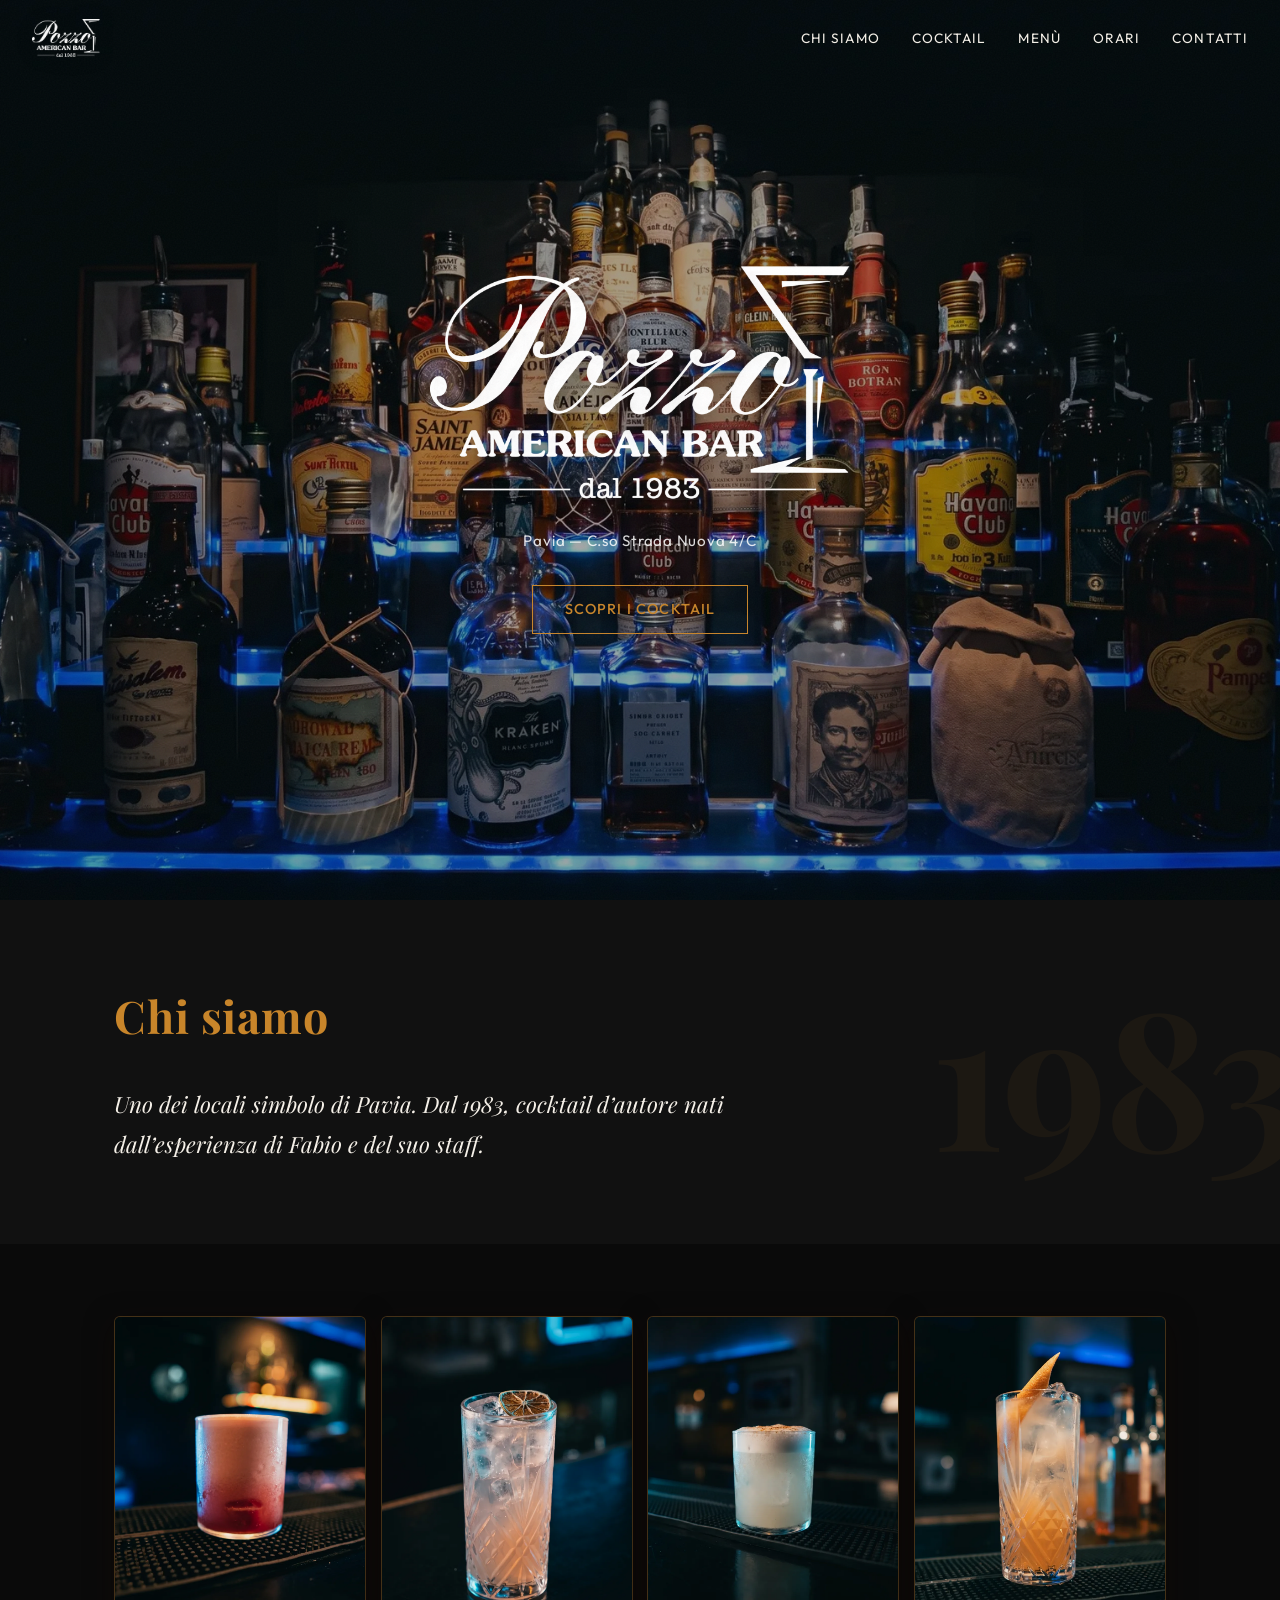
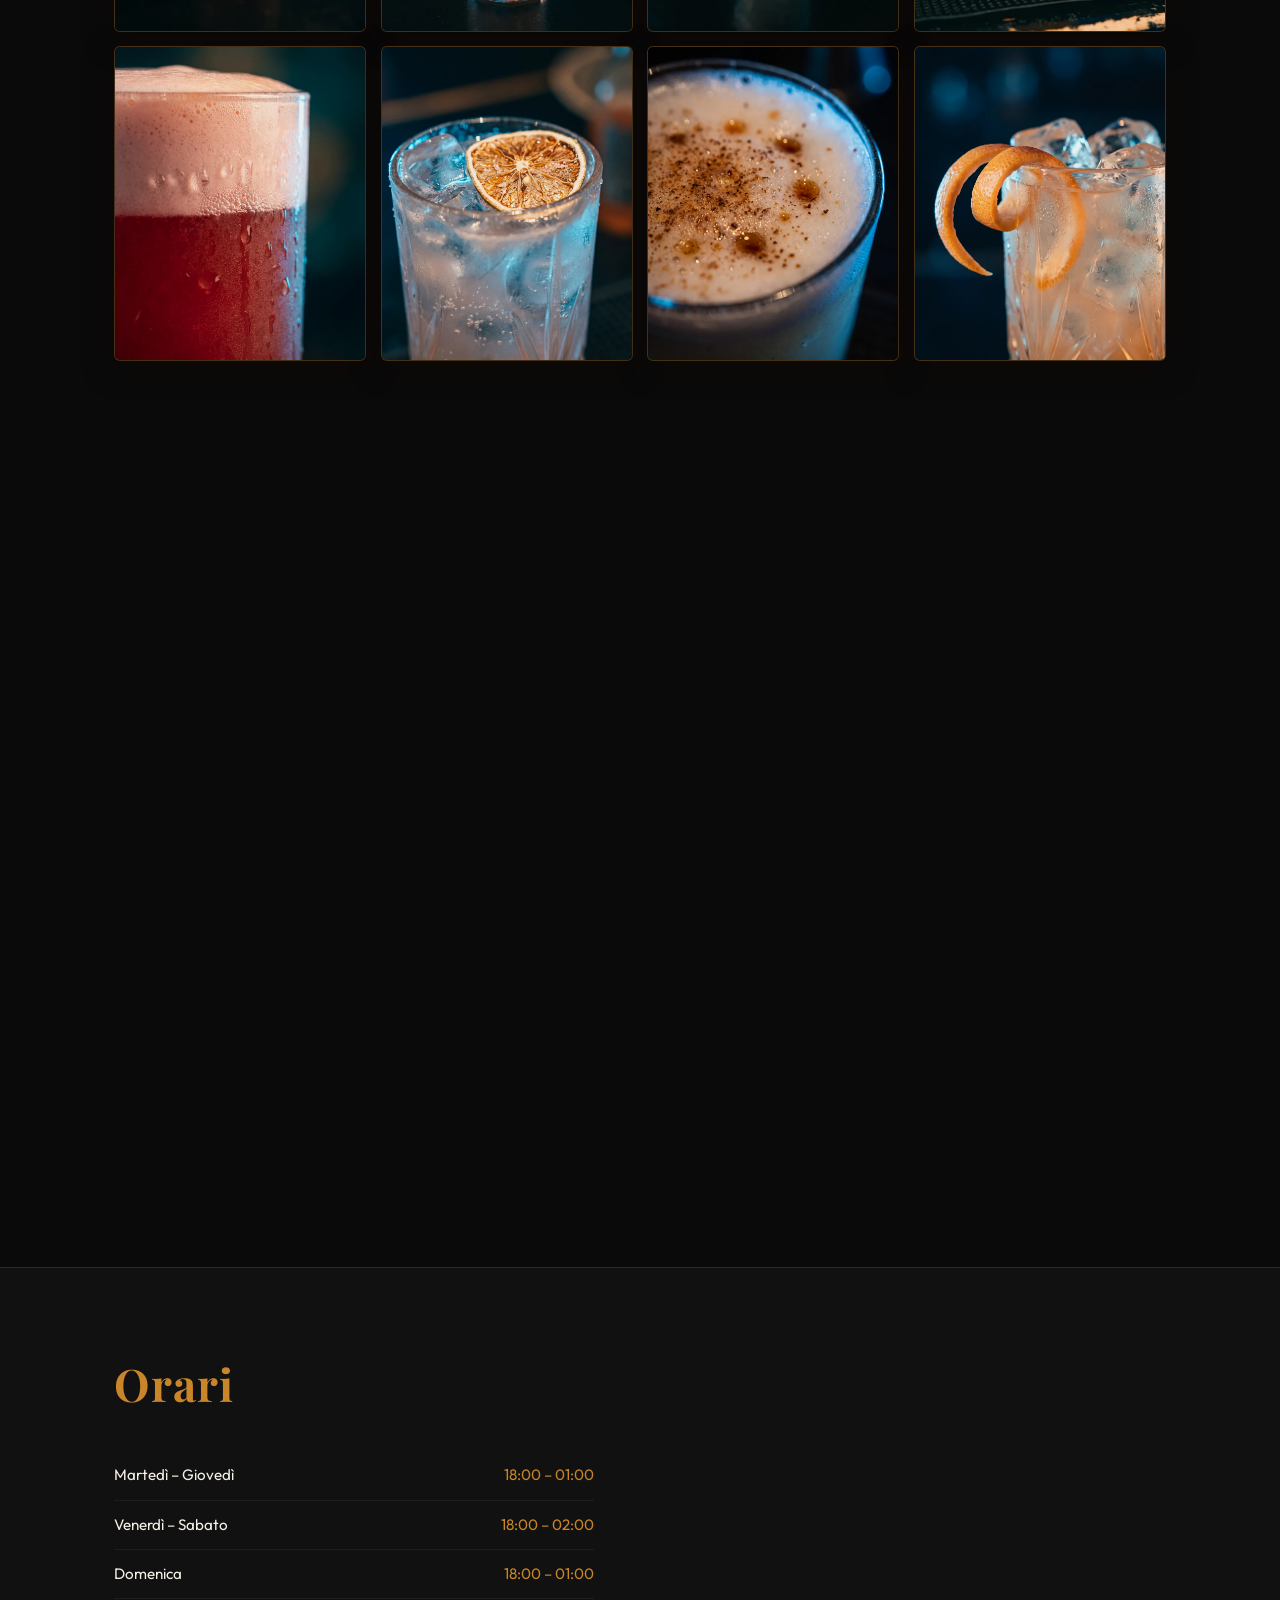
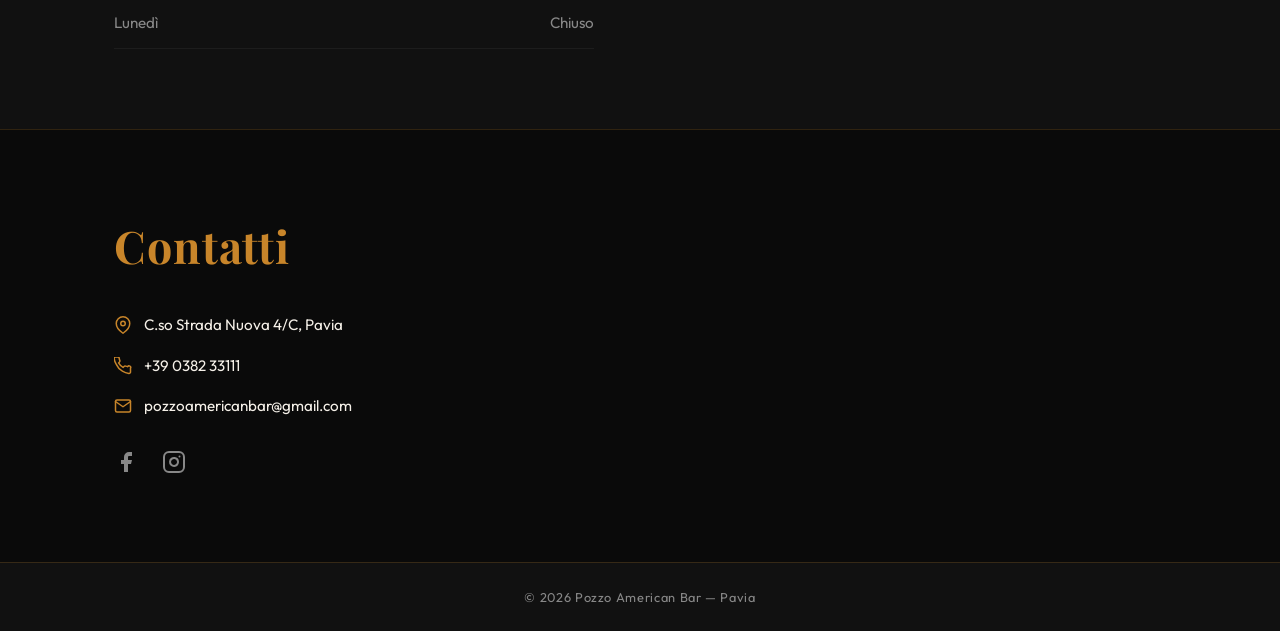
==== index.html @ 549480cd "Hero: cinematic bottle-shelf background; navbar uses the Pozzo logo image - Replace hero background " ====
<!DOCTYPE html>
<html lang="it">
<head>
  <meta charset="UTF-8">
  <meta name="viewport" content="width=device-width, initial-scale=1.0">
  <meta name="description" content="Pozzo American Bar — Dal 1983 a Pavia. Cocktail d'autore.">
  <title>Pozzo American Bar — Pavia</title>
  <link rel="icon" type="image/png" href="assets/favicon.png">
  <meta property="og:title" content="Pozzo American Bar — Pavia">
  <meta property="og:description" content="Dal 1983 a Pavia. Cocktail d'autore nati dall'esperienza di Fabio e del suo staff.">
  <meta property="og:type" content="website">
  <meta property="og:image" content="assets/hero.webp">
  <meta name="twitter:card" content="summary_large_image">
  <link rel="preconnect" href="https://fonts.googleapis.com">
  <link rel="preconnect" href="https://fonts.gstatic.com" crossorigin>
  <link href="https://fonts.googleapis.com/css2?family=Outfit:wght@300;400;500;600&family=Playfair+Display:ital,wght@0,400;0,700;1,400&display=swap" rel="stylesheet">
  <link rel="stylesheet" href="style.css">
</head>
<body>
  <a href="#cocktail" class="skip-link">Vai al contenuto</a>

  <!-- NAVBAR -->
  <nav class="navbar" id="navbar">
    <a href="#hero" class="navbar__logo" aria-label="Pozzo American Bar"><img src="assets/logo-transparent.png" alt="Pozzo American Bar"></a>
    <button class="navbar__toggle" id="navToggle" aria-label="Menu">
      <span></span><span></span><span></span>
    </button>
    <ul class="navbar__links" id="navLinks">
      <li><a href="#chi-siamo">Chi siamo</a></li>
      <li><a href="#cocktail">Cocktail</a></li>
      <li><a href="menu.html">Menù</a></li>
      <li><a href="#orari">Orari</a></li>
      <li><a href="#contatti">Contatti</a></li>
    </ul>
  </nav>

  <!-- HERO -->
  <section class="hero" id="hero">
    <div class="hero__overlay"></div>
    <div class="hero__content">
      <img src="assets/logo-transparent.png" alt="Pozzo American Bar" class="hero__logo">
<p class="hero__subtitle">Pavia &mdash; C.so Strada Nuova 4/C</p>
      <a href="#cocktail" class="btn">Scopri i cocktail</a>
    </div>
  </section>

  <!-- CHI SIAMO -->
  <section class="section chi-siamo fade-in" id="chi-siamo">
    <div class="container">
      <h2 class="section__title">Chi siamo</h2>
      <p class="chi-siamo__text">
        Uno dei locali simbolo di Pavia. Dal 1983, cocktail d&rsquo;autore nati
        dall&rsquo;esperienza di Fabio e del suo staff.
      </p>
    </div>
  </section>

  <!-- COCKTAIL GALLERY -->
  <section class="gallery fade-in" aria-label="Fotografie dei cocktail d'autore">
    <div class="container">
      <div class="gallery__grid">
        <figure class="gallery__item"><img src="assets/cocktail1-hero.webp" alt="Cocktail sour rosso d'autore del Pozzo American Bar" loading="lazy"></figure>
        <figure class="gallery__item"><img src="assets/cocktail2-hero.webp" alt="Long drink con guarnizione di agrume disidratato" loading="lazy"></figure>
        <figure class="gallery__item"><img src="assets/cocktail3-hero.webp" alt="Sour d'autore con schiuma vellutata" loading="lazy"></figure>
        <figure class="gallery__item"><img src="assets/cocktail4-hero.webp" alt="Long drink al pompelmo con twist d'agrume" loading="lazy"></figure>
        <figure class="gallery__item"><img src="assets/cocktail1-close.webp" alt="Dettaglio macro della schiuma del sour rosso" loading="lazy"></figure>
        <figure class="gallery__item"><img src="assets/cocktail2-close.webp" alt="Dettaglio macro dell'agrume disidratato sul ghiaccio" loading="lazy"></figure>
        <figure class="gallery__item"><img src="assets/cocktail3-close.webp" alt="Dettaglio macro della schiuma speziata del sour" loading="lazy"></figure>
        <figure class="gallery__item"><img src="assets/cocktail4-close.webp" alt="Dettaglio macro del twist di pompelmo" loading="lazy"></figure>
      </div>
    </div>
  </section>

  <!-- COCKTAIL -->
  <section class="section cocktail fade-in" id="cocktail">
    <div class="container">
      <h2 class="section__title">I nostri cocktail</h2>
      <p class="cocktail__intro">Cocktail d&rsquo;autore</p>
      <div class="cocktail__grid">
        <div class="card"><span class="card__name">Gin-Ozzo</span></div>
        <div class="card"><span class="card__name">M.B.C.</span></div>
        <div class="card"><span class="card__name">Brezza del Monferrato</span></div>
        <div class="card"><span class="card__name">Modena Friends</span></div>
        <div class="card"><span class="card__name">Self</span></div>
        <div class="card"><span class="card__name">Salvy</span></div>
        <div class="card"><span class="card__name">Casanova</span></div>
        <div class="card"><span class="card__name">Mara-Pisco</span></div>
        <div class="card"><span class="card__name">Cinzano Blues</span></div>
        <div class="card"><span class="card__name">Well Done</span></div>
        <div class="card"><span class="card__name">Colorado Rhino</span></div>
        <div class="card"><span class="card__name">ERIKA by Mattia Pastori</span></div>
        <div class="card"><span class="card__name">Light Sex</span></div>
        <div class="card"><span class="card__name">Peach-one</span></div>
        <div class="card"><span class="card__name">Bianca Edmea</span></div>
        <div class="card"><span class="card__name">Re...nato</span></div>
        <div class="card"><span class="card__name">Chi Hua-Hua</span></div>
        <div class="card"><span class="card__name">Red Emotion</span></div>
        <div class="card"><span class="card__name">Basil-Jito</span></div>
      </div>
    </div>
  </section>

  <!-- ORARI -->
  <section class="section orari fade-in" id="orari">
    <div class="container">
      <h2 class="section__title">Orari</h2>
      <table class="orari__table">
        <tbody>
          <tr><td>Martedì – Giovedì</td><td>18:00 – 01:00</td></tr>
          <tr><td>Venerdì – Sabato</td><td>18:00 – 02:00</td></tr>
          <tr><td>Domenica</td><td>18:00 – 01:00</td></tr>
          <tr class="chiuso"><td>Lunedì</td><td>Chiuso</td></tr>
        </tbody>
      </table>
    </div>
  </section>

  <!-- CONTATTI -->
  <section class="section contatti fade-in" id="contatti">
    <div class="container">
      <h2 class="section__title">Contatti</h2>
      <div class="contatti__info">
        <p>
          <svg xmlns="http://www.w3.org/2000/svg" width="18" height="18" viewBox="0 0 24 24" fill="none" stroke="currentColor" stroke-width="2" stroke-linecap="round" stroke-linejoin="round"><path d="M21 10c0 7-9 13-9 13s-9-6-9-13a9 9 0 0118 0z"/><circle cx="12" cy="10" r="3"/></svg>
          C.so Strada Nuova 4/C, Pavia
        </p>
        <p>
          <svg xmlns="http://www.w3.org/2000/svg" width="18" height="18" viewBox="0 0 24 24" fill="none" stroke="currentColor" stroke-width="2" stroke-linecap="round" stroke-linejoin="round"><path d="M22 16.92v3a2 2 0 01-2.18 2 19.79 19.79 0 01-8.63-3.07A19.5 19.5 0 013.07 9.8 19.79 19.79 0 01.02 1.18 2 2 0 012 0h3a2 2 0 012 1.72c.12.96.36 1.9.72 2.81a2 2 0 01-.45 2.11L6.09 7.91a16 16 0 006 6l1.27-1.27a2 2 0 012.11-.45c.91.36 1.85.6 2.81.72A2 2 0 0122 14.92v2z"/></svg>
          <a href="tel:+39038233111">+39 0382 33111</a>
        </p>
        <p>
          <svg xmlns="http://www.w3.org/2000/svg" width="18" height="18" viewBox="0 0 24 24" fill="none" stroke="currentColor" stroke-width="2" stroke-linecap="round" stroke-linejoin="round"><path d="M4 4h16c1.1 0 2 .9 2 2v12c0 1.1-.9 2-2 2H4c-1.1 0-2-.9-2-2V6c0-1.1.9-2 2-2z"/><polyline points="22,6 12,13 2,6"/></svg>
          <a href="mailto:pozzoamericanbar@gmail.com">pozzoamericanbar@gmail.com</a>
        </p>
      </div>
      <div class="contatti__social">
        <a href="https://www.facebook.com/pozzodal1983?locale=it_IT" target="_blank" rel="noopener" aria-label="Facebook">
          <svg xmlns="http://www.w3.org/2000/svg" width="24" height="24" viewBox="0 0 24 24" fill="currentColor"><path d="M18 2h-3a5 5 0 00-5 5v3H7v4h3v8h4v-8h3l1-4h-4V7a1 1 0 011-1h3z"/></svg>
        </a>
        <a href="https://www.instagram.com/pozzodal1983?igsh=NWUwempmdTVpZ25l" target="_blank" rel="noopener" aria-label="Instagram">
          <svg xmlns="http://www.w3.org/2000/svg" width="24" height="24" viewBox="0 0 24 24" fill="none" stroke="currentColor" stroke-width="2" stroke-linecap="round" stroke-linejoin="round"><rect x="2" y="2" width="20" height="20" rx="5" ry="5"/><path d="M16 11.37A4 4 0 1112.63 8 4 4 0 0116 11.37z"/><line x1="17.5" y1="6.5" x2="17.51" y2="6.5"/></svg>
        </a>
      </div>
    </div>
  </section>

  <!-- FOOTER -->
  <footer class="footer">
    <p>&copy; 2026 Pozzo American Bar &mdash; Pavia</p>
  </footer>

  <script src="script.js"></script>
</body>
</html>
---- style.css ----
/* ── Variables ── */
:root {
  --bg-primary: #0a0a0a;
  --bg-secondary: #111111;
  --accent: #c8852a;
  --accent-glow: rgba(200, 133, 42, 0.3);
  --text-primary: #f5f0e8;
  --text-muted: #888888;
  --font-serif: 'Playfair Display', serif;
  --font-sans: 'Outfit', sans-serif;
  --section-padding: 5rem 0;
  --container-width: 1100px;
  --transition: 0.3s ease;
}

/* ── Reset ── */
*, *::before, *::after { box-sizing: border-box; margin: 0; padding: 0; }
html { scroll-behavior: smooth; }
body {
  background-color: var(--bg-primary);
  color: var(--text-primary);
  font-family: var(--font-sans);
  font-size: 1rem;
  line-height: 1.6;
}
body::after {
  content: '';
  position: fixed;
  inset: 0;
  pointer-events: none;
  z-index: 9998;
  opacity: 0.035;
  background-image: url("data:image/svg+xml,%3Csvg xmlns='http://www.w3.org/2000/svg' width='200' height='200'%3E%3Cfilter id='n'%3E%3CfeTurbulence type='fractalNoise' baseFrequency='0.65' numOctaves='3' stitchTiles='stitch'/%3E%3C/filter%3E%3Crect width='200' height='200' filter='url(%23n)'/%3E%3C/svg%3E");
  background-size: 200px 200px;
}
a { color: inherit; text-decoration: none; }
ul { list-style: none; }
img { display: block; max-width: 100%; }

/* ── Skip link ── */
.skip-link {
  position: absolute;
  top: -100%;
  left: 1rem;
  padding: 0.5rem 1rem;
  background: var(--accent);
  color: var(--bg-primary);
  font-size: 0.85rem;
  font-weight: 600;
  z-index: 10000;
  transition: top 0.2s ease;
}
.skip-link:focus { top: 1rem; }

/* ── Utilities ── */
.container {
  max-width: var(--container-width);
  margin: 0 auto;
  padding: 0 1.5rem;
}
.accent { color: var(--accent); }

.section { padding: var(--section-padding); }
.section + .section { border-top: 1px solid rgba(200, 133, 42, 0.2); }

.section__title {
  font-family: var(--font-serif);
  font-size: clamp(1.8rem, 4vw, 2.8rem);
  color: var(--accent);
  margin-bottom: 2rem;
  letter-spacing: 0.02em;
  text-wrap: balance;
}

/* ── Fade-in ── */
.fade-in { opacity: 0; transform: translateY(24px); transition: opacity 0.6s ease, transform 0.6s ease; }
.fade-in.visible { opacity: 1; transform: translateY(0); }

/* ── Button ── */
.btn {
  display: inline-block;
  margin-top: 2rem;
  padding: 0.75rem 2rem;
  border: 1px solid var(--accent);
  color: var(--accent);
  font-family: var(--font-sans);
  font-size: 0.9rem;
  font-weight: 500;
  letter-spacing: 0.08em;
  text-transform: uppercase;
  transition: background-color var(--transition), color var(--transition), transform 0.15s ease;
}
.btn:hover { background-color: var(--accent); color: var(--bg-primary); }
.btn:active { transform: scale(0.97) translateY(1px); }

/* ── Navbar ── */
.navbar {
  position: fixed;
  top: 0; left: 0; right: 0;
  z-index: 100;
  display: flex;
  align-items: center;
  justify-content: space-between;
  padding: 1.2rem 2rem;
  transition: background-color var(--transition), border-bottom var(--transition);
}
.navbar.scrolled {
  background-color: var(--bg-secondary);
  border-bottom: 1px solid var(--accent);
}
.navbar__logo {
  display: inline-flex;
  align-items: center;
}
.navbar__logo img {
  height: 38px;
  width: auto;
  display: block;
  filter: drop-shadow(0 2px 8px rgba(0, 0, 0, 0.55));
  transition: height var(--transition);
}
.navbar.scrolled .navbar__logo img { height: 32px; }
.navbar__links {
  display: flex;
  gap: 2rem;
}
.navbar__links a {
  font-size: 0.85rem;
  font-weight: 400;
  letter-spacing: 0.08em;
  text-transform: uppercase;
  color: var(--text-primary);
  transition: color var(--transition);
}
.navbar__links a:hover { color: var(--accent); }
.navbar__links a.active { color: var(--accent); font-weight: 500; }

.navbar__toggle {
  display: none;
  flex-direction: column;
  gap: 5px;
  background: none;
  border: none;
  cursor: pointer;
  padding: 0.25rem;
}
.navbar__toggle span {
  display: block;
  width: 24px;
  height: 2px;
  background-color: var(--text-primary);
  transition: var(--transition);
}

/* ── Hero ── */
.hero {
  position: relative;
  min-height: 100dvh;
  background-image: url('assets/hero.webp');
  background-size: cover;
  background-position: center center;
  display: flex;
  align-items: center;
  justify-content: center;
  text-align: center;
}
.hero__overlay {
  position: absolute;
  inset: 0;
  background-color: rgba(0, 0, 0, 0.35);
}
.hero__content {
  position: relative;
  z-index: 1;
  padding: 1rem;
}
.hero__logo {
  width: clamp(200px, 40vw, 420px);
  height: auto;
  margin-bottom: 1.8rem;
  filter: drop-shadow(0 2px 12px rgba(0,0,0,0.5));
}
.hero__tagline {
  font-family: var(--font-serif);
  font-size: clamp(1rem, 3vw, 1.5rem);
  color: var(--text-primary);
  letter-spacing: 0.15em;
  text-transform: uppercase;
  margin-bottom: 0.5rem;
}
.hero__subtitle {
  font-size: 0.95rem;
  color: rgba(255, 255, 255, 0.85);
  letter-spacing: 0.05em;
}

/* ── Chi siamo ── */
.chi-siamo {
  background-color: var(--bg-secondary);
  position: relative;
  overflow: hidden;
}
.chi-siamo::before {
  content: '1983';
  position: absolute;
  right: -1rem;
  top: 50%;
  transform: translateY(-50%);
  font-family: var(--font-serif);
  font-size: clamp(7rem, 15vw, 13rem);
  font-weight: 700;
  color: var(--accent);
  opacity: 0.06;
  pointer-events: none;
  user-select: none;
  line-height: 1;
  letter-spacing: -0.02em;
}
.chi-siamo__text {
  font-family: var(--font-serif);
  font-size: clamp(1.1rem, 2.5vw, 1.4rem);
  color: var(--text-primary);
  max-width: 680px;
  line-height: 1.8;
  font-style: italic;
}

/* ── Cocktail ── */
.cocktail__intro {
  font-size: 1rem;
  color: var(--text-muted);
  margin-bottom: 2.5rem;
  letter-spacing: 0.05em;
}
.cocktail__grid {
  display: grid;
  grid-template-columns: repeat(3, 1fr);
  gap: 1rem;
}
.card {
  display: flex;
  align-items: center;
  gap: 0.75rem;
  padding: 1rem 1.2rem;
  border: 1px solid rgba(200, 133, 42, 0.4);
  opacity: 0;
  transform: translateY(10px);
  transition: opacity 0.4s ease var(--stagger, 0s), transform 0.4s ease var(--stagger, 0s), box-shadow var(--transition), background-color var(--transition);
}
.cocktail.visible .card {
  opacity: 1;
  transform: translateY(0);
}
.card:hover {
  box-shadow: 0 0 16px rgba(200, 133, 42, 0.2);
  background-color: rgba(200, 133, 42, 0.06);
}
.card__name {
  font-family: var(--font-serif);
  font-size: 0.95rem;
  color: var(--text-primary);
}
.card__price {
  font-family: var(--font-sans);
  font-size: 0.85rem;
  font-weight: 500;
  color: var(--accent);
  white-space: nowrap;
  margin-left: auto;
}

/* ── Orari ── */
.orari { background-color: var(--bg-secondary); }
.orari__table { width: 100%; max-width: 480px; border-collapse: collapse; }
.orari__table td {
  padding: 0.75rem 0;
  font-size: 0.95rem;
  border-bottom: 1px solid rgba(255, 255, 255, 0.05);
}
.orari__table td:last-child { text-align: right; color: var(--accent); }
.orari__table tr.chiuso td { color: var(--text-muted); }
.orari__table tr.chiuso td:last-child { color: var(--text-muted); }

/* ── Contatti ── */
.contatti__info { display: flex; flex-direction: column; gap: 1rem; margin-bottom: 2rem; }
.contatti__info p {
  display: flex;
  align-items: center;
  gap: 0.75rem;
  font-size: 0.95rem;
  color: var(--text-primary);
}
.contatti__info svg { color: var(--accent); flex-shrink: 0; }
.contatti__info a { transition: color var(--transition); }
.contatti__info a:hover { color: var(--accent); }
.contatti__social { display: flex; gap: 1.5rem; }
.contatti__social a {
  color: var(--text-muted);
  transition: color var(--transition);
}
.contatti__social a:hover { color: var(--accent); }

/* ── Footer ── */
.footer {
  background-color: var(--bg-secondary);
  border-top: 1px solid rgba(200, 133, 42, 0.2);
  padding: 1.5rem;
  text-align: center;
  font-size: 0.8rem;
  color: var(--text-muted);
  letter-spacing: 0.05em;
}

/* ── Responsive ── */
@media (max-width: 768px) {
  .cocktail__grid { grid-template-columns: repeat(2, 1fr); }
}

@media (max-width: 480px) {
  .cocktail__grid { grid-template-columns: 1fr; }
  .navbar__toggle { display: flex; }
  .navbar__links {
    display: none;
    position: absolute;
    top: 100%; left: 0; right: 0;
    flex-direction: column;
    background-color: var(--bg-secondary);
    padding: 1rem 2rem;
    gap: 1rem;
    border-bottom: 1px solid var(--accent);
  }
  .navbar__links.open { display: flex; }
}

/* ── Cocktail Gallery ── */
.gallery {
  padding: clamp(2.5rem, 6vw, 4.5rem) 0;
  overflow: hidden;
  background-color: var(--bg-primary);
}
.gallery__grid {
  display: grid;
  grid-template-columns: repeat(4, 1fr);
  gap: 0.9rem;
}
.gallery__item {
  margin: 0;
  overflow: hidden;
  border-radius: 6px;
  border: 1px solid rgba(200, 133, 42, 0.28);
  background-color: var(--bg-secondary);
  aspect-ratio: 4 / 5;
  box-shadow: 0 8px 28px rgba(18, 8, 0, 0.5);
}
.gallery__item img {
  width: 100%;
  height: 100%;
  object-fit: cover;
  display: block;
  filter: brightness(0.95) saturate(1.05);
  transition: transform 0.6s ease, filter 0.5s ease;
}
.gallery__item:hover {
  border-color: var(--accent);
}
.gallery__item:hover img {
  transform: scale(1.05);
  filter: brightness(1.08) saturate(1.2);
}

@media (max-width: 900px) {
  .gallery__grid { grid-template-columns: repeat(2, 1fr); }
}
@media (max-width: 420px) {
  .gallery__grid { grid-template-columns: 1fr; gap: 1.1rem; }
}
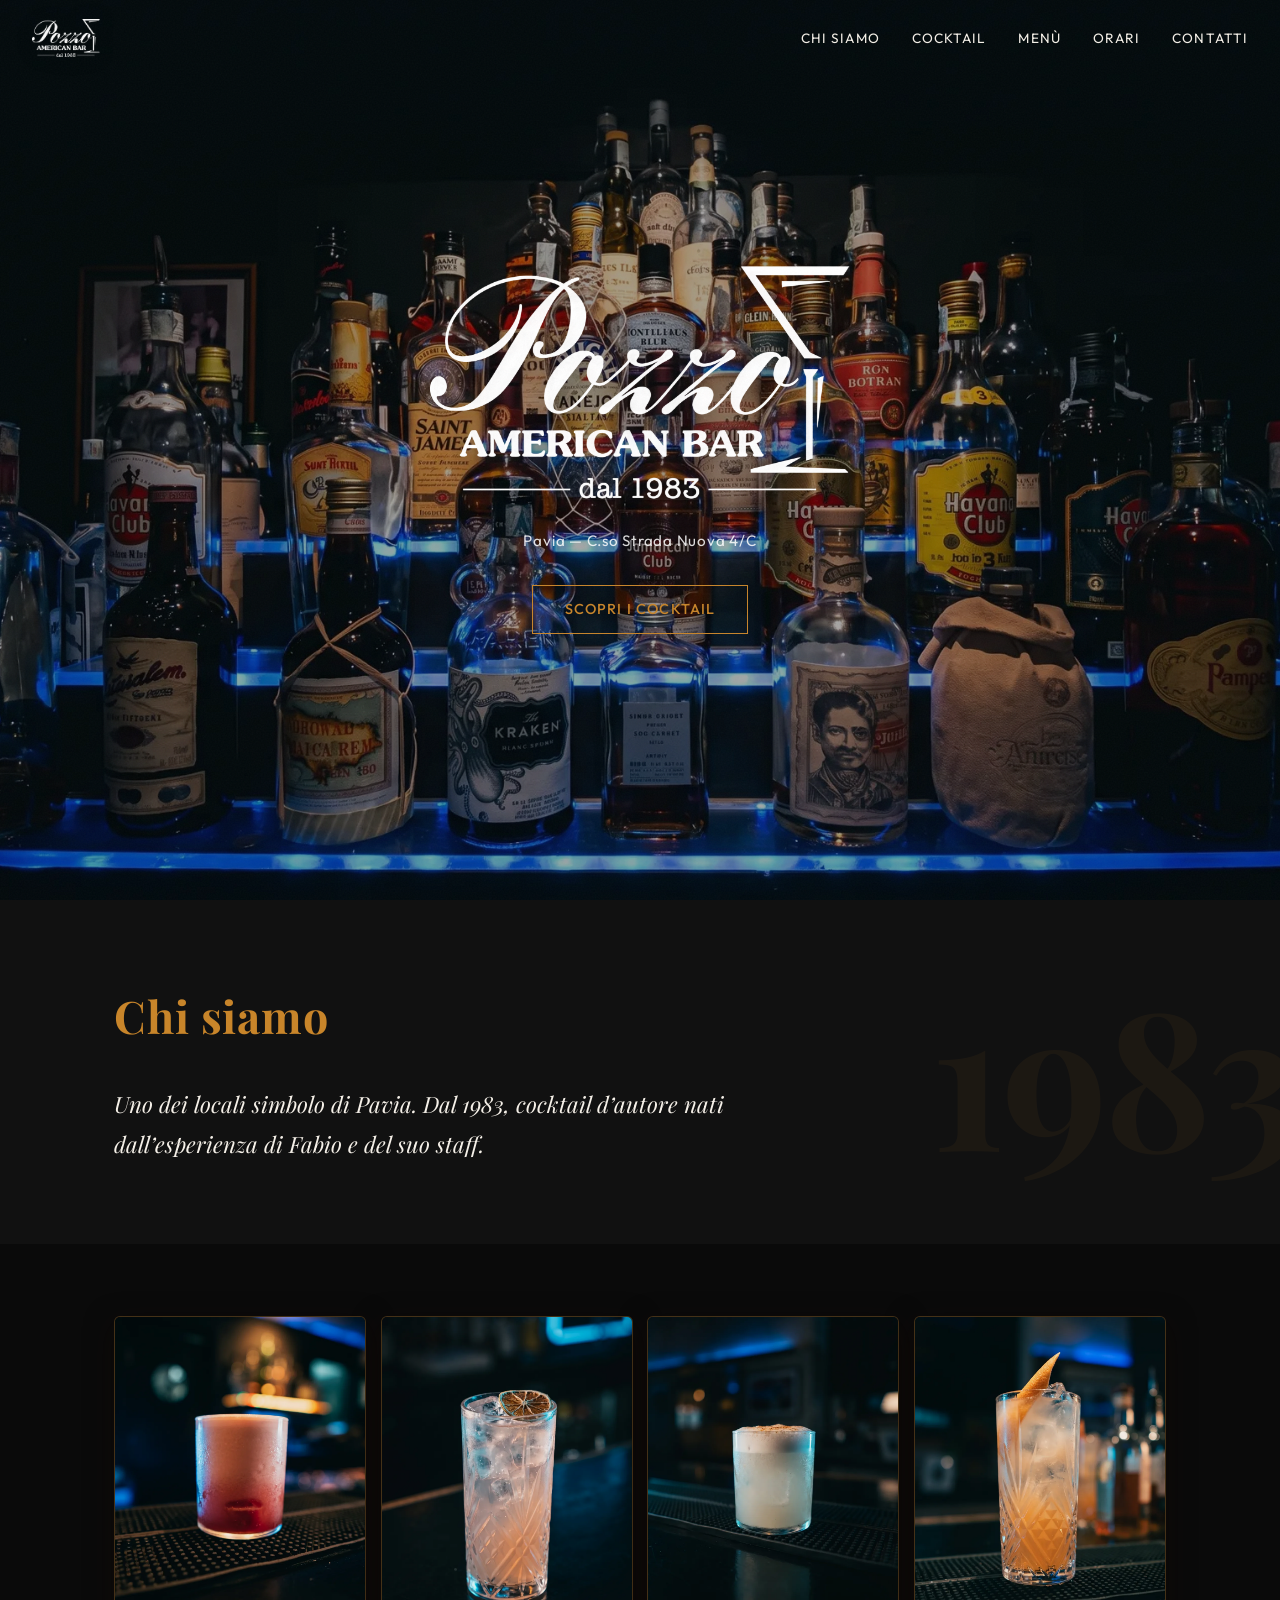
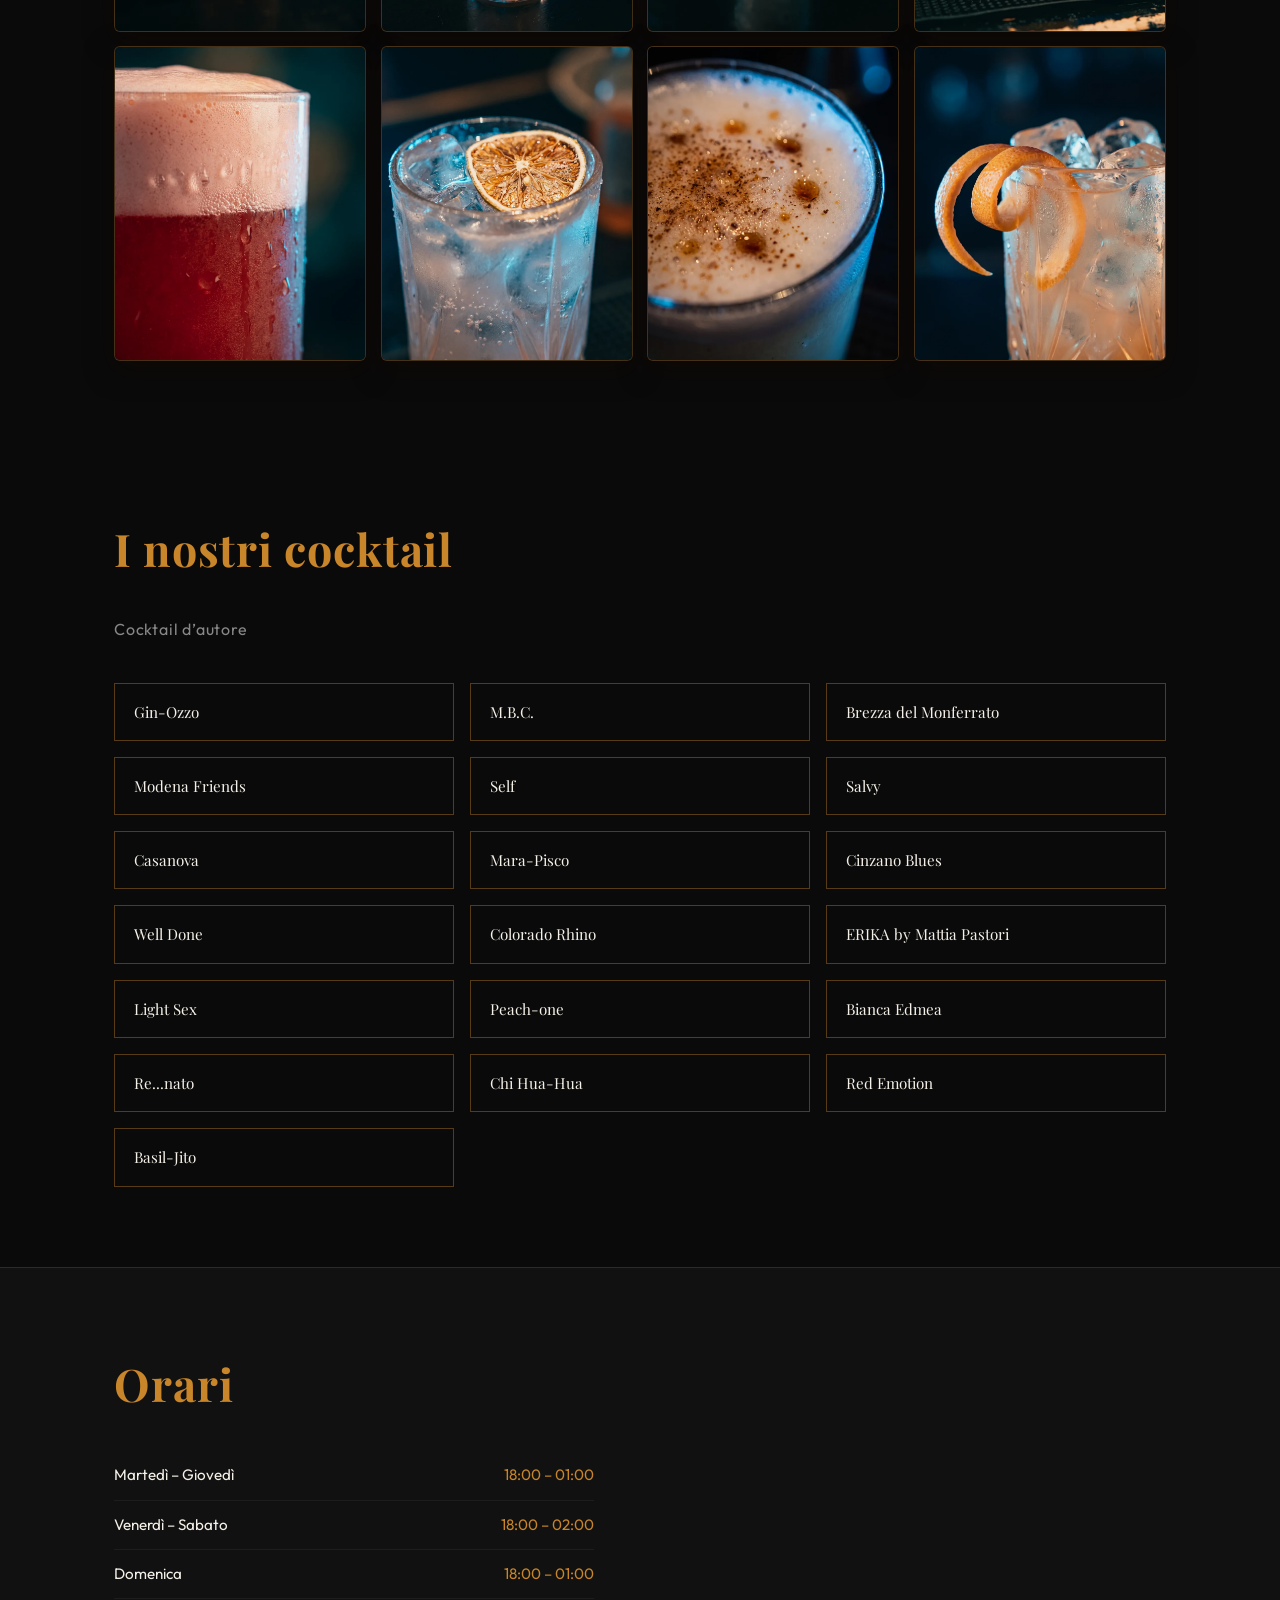
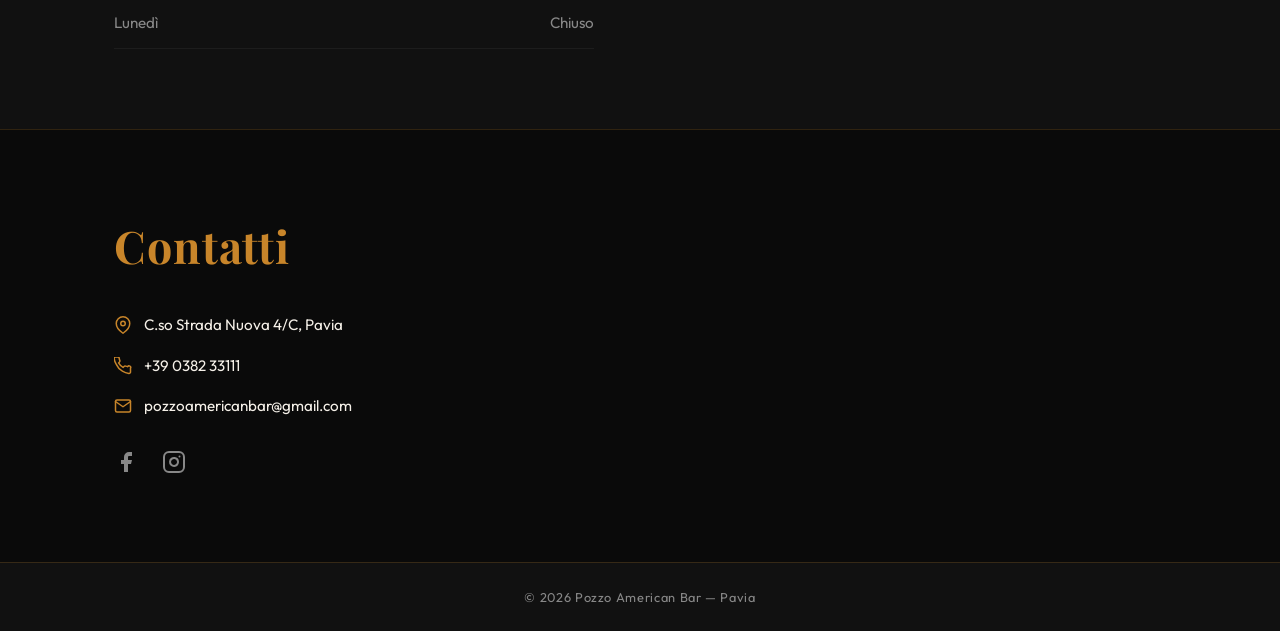
==== commit 89f68579: "Fix stale-cache breakage on GitHub Pages: version CSS/JS/assets - Add ?v=2 cache-busters to style.cs" ====
--- a/index.html
+++ b/index.html
@@ -14,14 +14,14 @@
   <link rel="preconnect" href="https://fonts.googleapis.com">
   <link rel="preconnect" href="https://fonts.gstatic.com" crossorigin>
   <link href="https://fonts.googleapis.com/css2?family=Outfit:wght@300;400;500;600&family=Playfair+Display:ital,wght@0,400;0,700;1,400&display=swap" rel="stylesheet">
-  <link rel="stylesheet" href="style.css">
+  <link rel="stylesheet" href="style.css?v=2">
 </head>
 <body>
   <a href="#cocktail" class="skip-link">Vai al contenuto</a>
 
   <!-- NAVBAR -->
   <nav class="navbar" id="navbar">
-    <a href="#hero" class="navbar__logo" aria-label="Pozzo American Bar"><img src="assets/logo-transparent.png" alt="Pozzo American Bar"></a>
+    <a href="#hero" class="navbar__logo" aria-label="Pozzo American Bar"><img src="assets/logo-transparent.png?v=2" alt="Pozzo American Bar" height="38"></a>
     <button class="navbar__toggle" id="navToggle" aria-label="Menu">
       <span></span><span></span><span></span>
     </button>
@@ -38,7 +38,7 @@
   <section class="hero" id="hero">
     <div class="hero__overlay"></div>
     <div class="hero__content">
-      <img src="assets/logo-transparent.png" alt="Pozzo American Bar" class="hero__logo">
+      <img src="assets/logo-transparent.png?v=2" alt="Pozzo American Bar" class="hero__logo">
 <p class="hero__subtitle">Pavia &mdash; C.so Strada Nuova 4/C</p>
       <a href="#cocktail" class="btn">Scopri i cocktail</a>
     </div>
@@ -149,6 +149,6 @@
     <p>&copy; 2026 Pozzo American Bar &mdash; Pavia</p>
   </footer>
 
-  <script src="script.js"></script>
+  <script src="script.js?v=2"></script>
 </body>
 </html>
--- a/style.css
+++ b/style.css
@@ -156,7 +156,7 @@
 .hero {
   position: relative;
   min-height: 100dvh;
-  background-image: url('assets/hero.webp');
+  background-image: url('assets/hero.webp?v=2');
   background-size: cover;
   background-position: center center;
   display: flex;
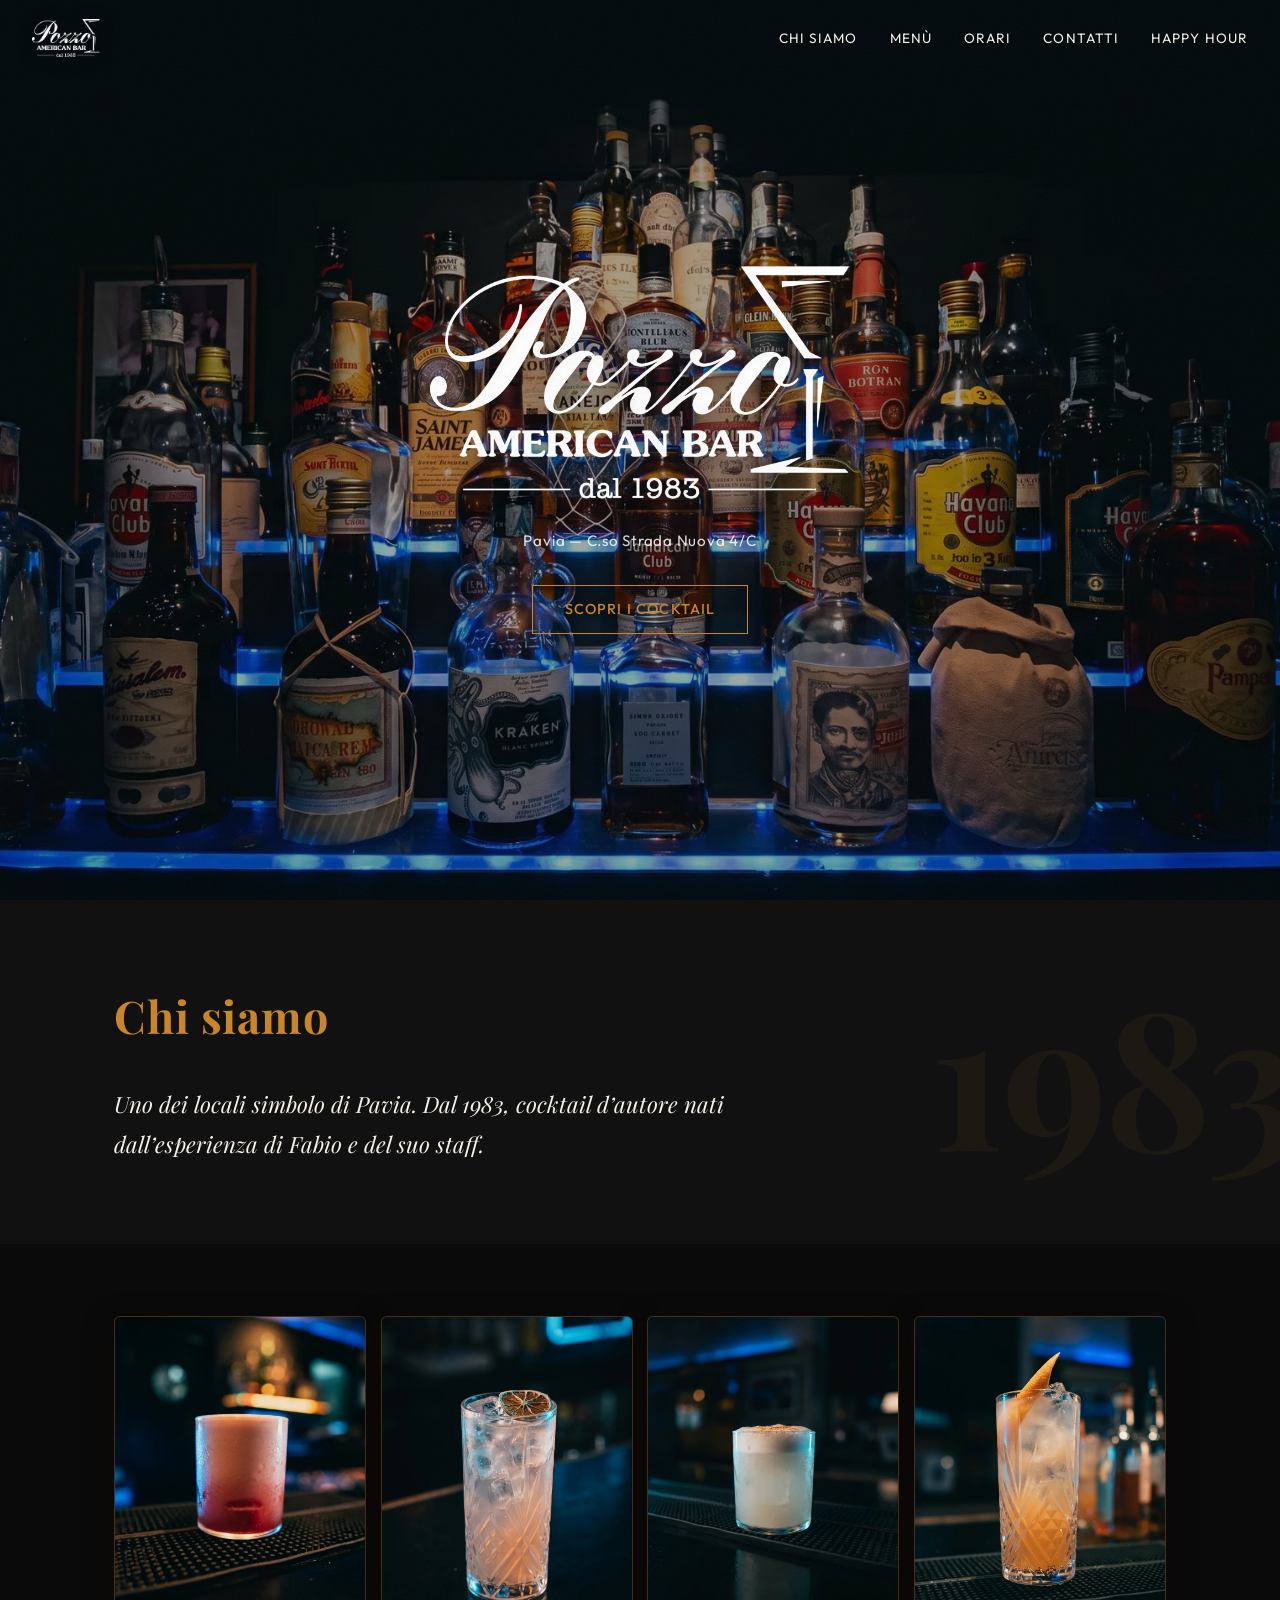
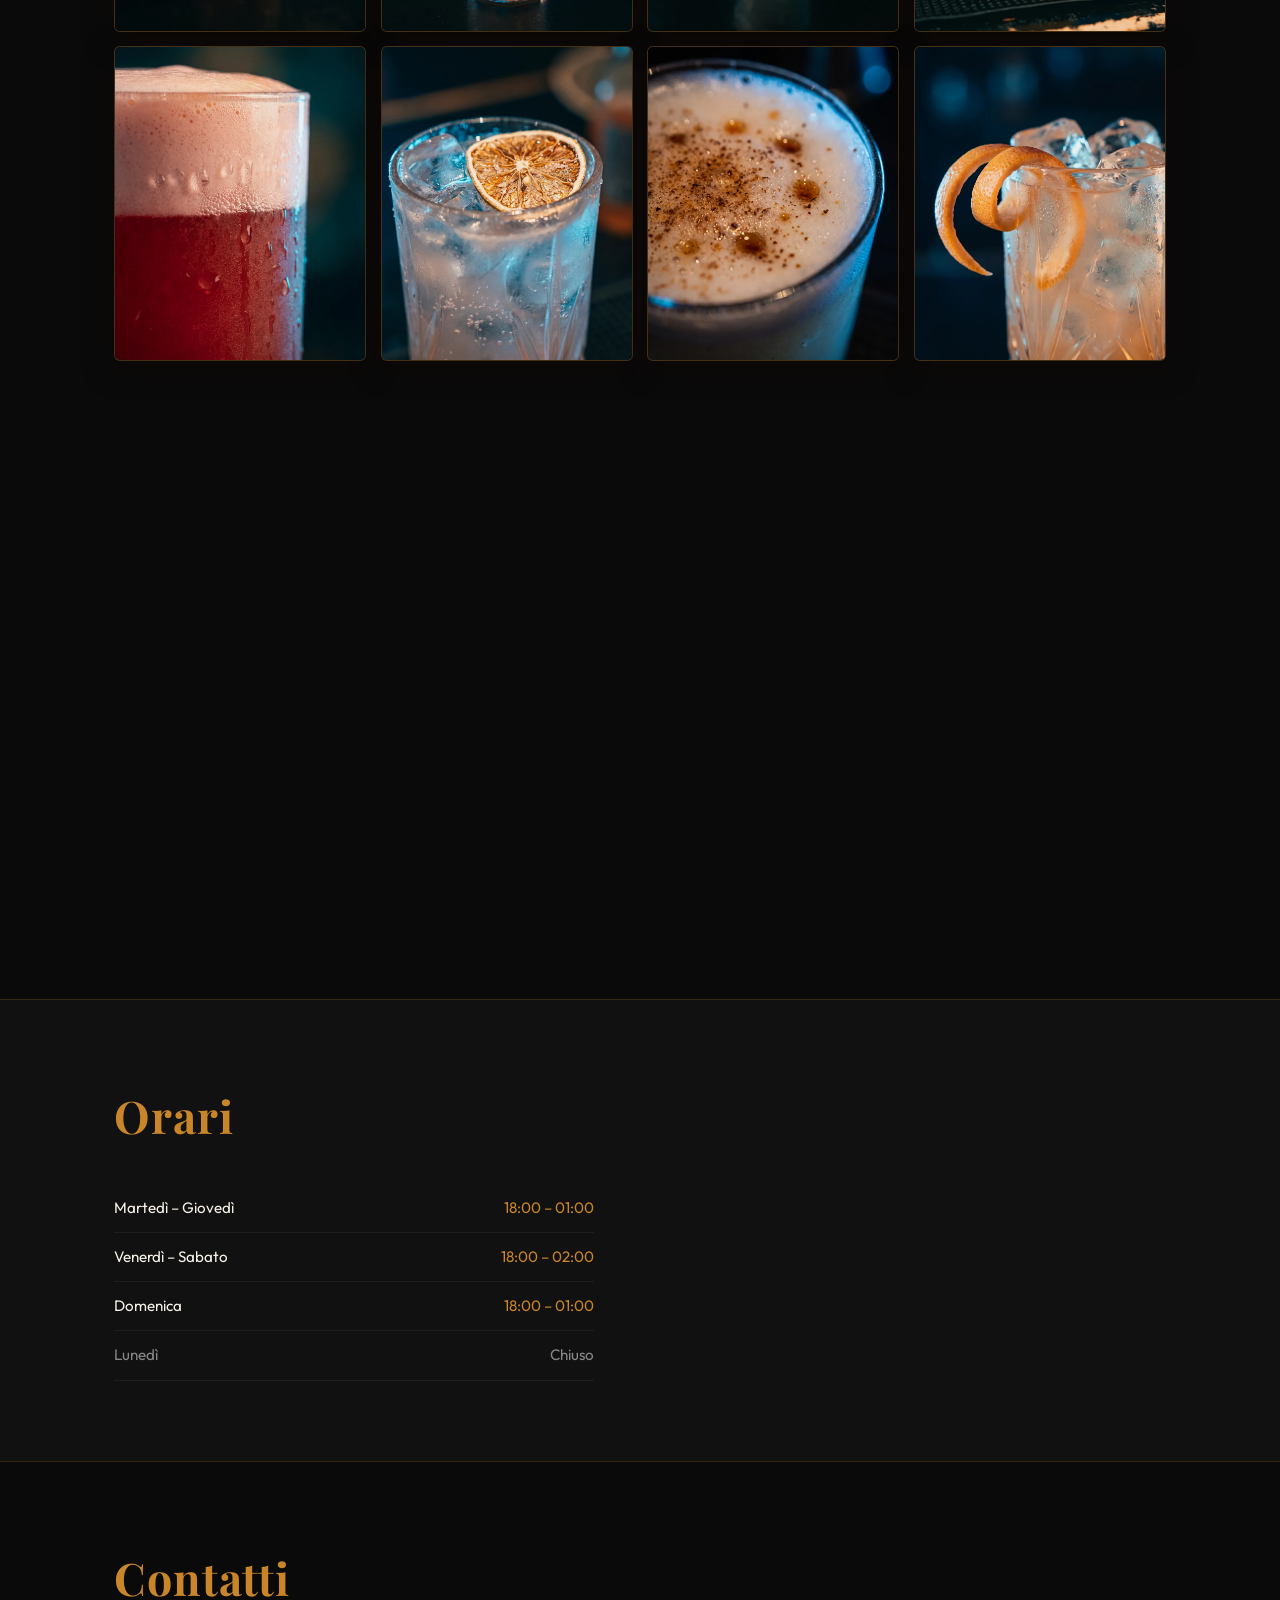
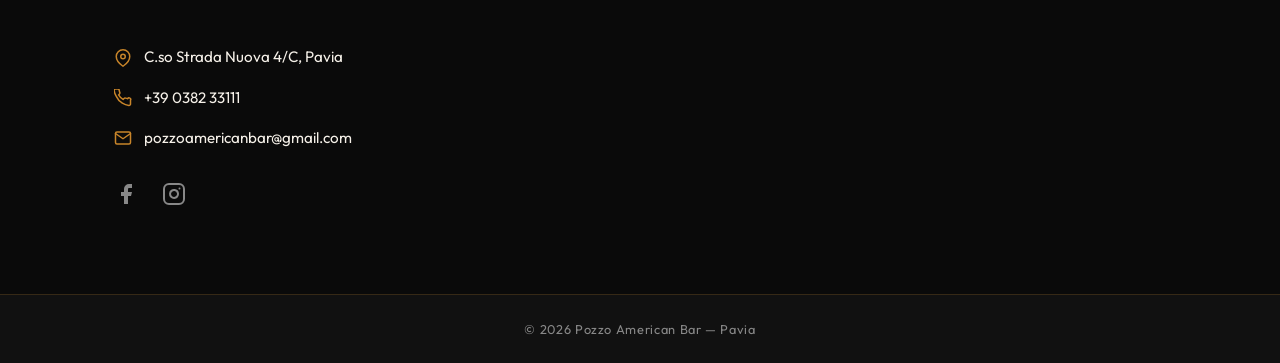
==== commit 7eed8aa7: "Replace Cocktail nav/section with Happy Hour - Remove Cocktail link from navbar; add plain Happy Hou" ====
--- a/index.html
+++ b/index.html
@@ -14,23 +14,23 @@
   <link rel="preconnect" href="https://fonts.googleapis.com">
   <link rel="preconnect" href="https://fonts.gstatic.com" crossorigin>
   <link href="https://fonts.googleapis.com/css2?family=Outfit:wght@300;400;500;600&family=Playfair+Display:ital,wght@0,400;0,700;1,400&display=swap" rel="stylesheet">
-  <link rel="stylesheet" href="style.css?v=2">
+  <link rel="stylesheet" href="style.css?v=4">
 </head>
 <body>
-  <a href="#cocktail" class="skip-link">Vai al contenuto</a>
+  <a href="#chi-siamo" class="skip-link">Vai al contenuto</a>
 
   <!-- NAVBAR -->
   <nav class="navbar" id="navbar">
     <a href="#hero" class="navbar__logo" aria-label="Pozzo American Bar"><img src="assets/logo-transparent.png?v=2" alt="Pozzo American Bar" height="38"></a>
-    <button class="navbar__toggle" id="navToggle" aria-label="Menu">
+    <button class="navbar__toggle" id="navToggle" aria-label="Menu" aria-expanded="false" aria-controls="navLinks">
       <span></span><span></span><span></span>
     </button>
     <ul class="navbar__links" id="navLinks">
       <li><a href="#chi-siamo">Chi siamo</a></li>
-      <li><a href="#cocktail">Cocktail</a></li>
       <li><a href="menu.html">Menù</a></li>
       <li><a href="#orari">Orari</a></li>
       <li><a href="#contatti">Contatti</a></li>
+      <li><a href="#happy-hour">Happy Hour</a></li>
     </ul>
   </nav>
 
@@ -56,7 +56,7 @@
   </section>
 
   <!-- COCKTAIL GALLERY -->
-  <section class="gallery fade-in" aria-label="Fotografie dei cocktail d'autore">
+  <section class="gallery fade-in" id="cocktail" aria-label="Fotografie dei cocktail d'autore">
     <div class="container">
       <div class="gallery__grid">
         <figure class="gallery__item"><img src="assets/cocktail1-hero.webp" alt="Cocktail sour rosso d'autore del Pozzo American Bar" loading="lazy"></figure>
@@ -71,31 +71,17 @@
     </div>
   </section>
 
-  <!-- COCKTAIL -->
-  <section class="section cocktail fade-in" id="cocktail">
+  <!-- HAPPY HOUR -->
+  <section class="section happy-hour fade-in" id="happy-hour">
     <div class="container">
-      <h2 class="section__title">I nostri cocktail</h2>
-      <p class="cocktail__intro">Cocktail d&rsquo;autore</p>
-      <div class="cocktail__grid">
-        <div class="card"><span class="card__name">Gin-Ozzo</span></div>
-        <div class="card"><span class="card__name">M.B.C.</span></div>
-        <div class="card"><span class="card__name">Brezza del Monferrato</span></div>
-        <div class="card"><span class="card__name">Modena Friends</span></div>
-        <div class="card"><span class="card__name">Self</span></div>
-        <div class="card"><span class="card__name">Salvy</span></div>
-        <div class="card"><span class="card__name">Casanova</span></div>
-        <div class="card"><span class="card__name">Mara-Pisco</span></div>
-        <div class="card"><span class="card__name">Cinzano Blues</span></div>
-        <div class="card"><span class="card__name">Well Done</span></div>
-        <div class="card"><span class="card__name">Colorado Rhino</span></div>
-        <div class="card"><span class="card__name">ERIKA by Mattia Pastori</span></div>
-        <div class="card"><span class="card__name">Light Sex</span></div>
-        <div class="card"><span class="card__name">Peach-one</span></div>
-        <div class="card"><span class="card__name">Bianca Edmea</span></div>
-        <div class="card"><span class="card__name">Re...nato</span></div>
-        <div class="card"><span class="card__name">Chi Hua-Hua</span></div>
-        <div class="card"><span class="card__name">Red Emotion</span></div>
-        <div class="card"><span class="card__name">Basil-Jito</span></div>
+      <h2 class="section__title">Happy Hour</h2>
+      <p class="happy-hour__intro">Ogni sera dalle 18:00 alle 20:00</p>
+      <div class="happy-hour__card">
+        <p class="happy-hour__deal">Cocktail d&rsquo;autore &amp; taglieri a prezzo speciale</p>
+        <p class="happy-hour__note">
+          Vieni a trovarci per l&rsquo;aperitivo e goditi la nostra selezione
+          in un&rsquo;atmosfera unica.
+        </p>
       </div>
     </div>
   </section>
@@ -149,6 +135,6 @@
     <p>&copy; 2026 Pozzo American Bar &mdash; Pavia</p>
   </footer>
 
-  <script src="script.js?v=2"></script>
+  <script src="script.js?v=3"></script>
 </body>
 </html>
--- a/style.css
+++ b/style.css
@@ -22,6 +22,7 @@
   font-family: var(--font-sans);
   font-size: 1rem;
   line-height: 1.6;
+  overflow-x: clip;   /* guard against horizontal scroll WITHOUT breaking position:fixed on iOS Safari */
 }
 body::after {
   content: '';
@@ -177,7 +178,7 @@
 .hero__logo {
   width: clamp(200px, 40vw, 420px);
   height: auto;
-  margin-bottom: 1.8rem;
+  margin: 0 auto 1.8rem;   /* centre the block logo */
   filter: drop-shadow(0 2px 12px rgba(0,0,0,0.5));
 }
 .hero__tagline {
@@ -269,6 +270,36 @@
   margin-left: auto;
 }
 
+/* ── Happy Hour ── */
+.happy-hour { text-align: center; }
+.happy-hour__intro {
+  font-family: var(--font-serif);
+  font-size: clamp(1.1rem, 2.5vw, 1.5rem);
+  font-style: italic;
+  color: var(--text-primary);
+  margin-bottom: 2.5rem;
+  letter-spacing: 0.03em;
+}
+.happy-hour__card {
+  max-width: 560px;
+  margin: 0 auto;
+  padding: 2.25rem 2rem;
+  border: 1px solid rgba(200, 133, 42, 0.4);
+  border-radius: 6px;
+  background-color: rgba(200, 133, 42, 0.05);
+}
+.happy-hour__deal {
+  font-family: var(--font-serif);
+  font-size: clamp(1.2rem, 3vw, 1.6rem);
+  color: var(--accent);
+  margin-bottom: 1rem;
+}
+.happy-hour__note {
+  font-size: 0.95rem;
+  color: var(--text-muted);
+  line-height: 1.7;
+}
+
 /* ── Orari ── */
 .orari { background-color: var(--bg-secondary); }
 .orari__table { width: 100%; max-width: 480px; border-collapse: collapse; }
@@ -316,20 +347,37 @@
   .cocktail__grid { grid-template-columns: repeat(2, 1fr); }
 }
 
-@media (max-width: 480px) {
-  .cocktail__grid { grid-template-columns: 1fr; }
+/* Mobile / small-tablet navbar: collapse to a hamburger + dropdown */
+@media (max-width: 820px) {
+  .navbar { padding: 1rem 1.25rem; }
   .navbar__toggle { display: flex; }
   .navbar__links {
     display: none;
     position: absolute;
     top: 100%; left: 0; right: 0;
     flex-direction: column;
+    align-items: center;
     background-color: var(--bg-secondary);
-    padding: 1rem 2rem;
-    gap: 1rem;
+    padding: 1.1rem 1.25rem 1.4rem;
+    gap: 0.2rem;
     border-bottom: 1px solid var(--accent);
+    box-shadow: 0 16px 34px rgba(0, 0, 0, 0.5);
   }
   .navbar__links.open { display: flex; }
+  .navbar__links a {
+    width: 100%;
+    text-align: center;
+    padding: 0.85rem 0;
+    font-size: 0.95rem;
+  }
+  /* animate the hamburger into an X when open */
+  .navbar__toggle.open span:nth-child(1) { transform: translateY(7px) rotate(45deg); }
+  .navbar__toggle.open span:nth-child(2) { opacity: 0; }
+  .navbar__toggle.open span:nth-child(3) { transform: translateY(-7px) rotate(-45deg); }
+}
+
+@media (max-width: 480px) {
+  .cocktail__grid { grid-template-columns: 1fr; }
 }
 
 /* ── Cocktail Gallery ── */
@@ -371,6 +419,6 @@
 @media (max-width: 900px) {
   .gallery__grid { grid-template-columns: repeat(2, 1fr); }
 }
-@media (max-width: 420px) {
+@media (max-width: 360px) {
   .gallery__grid { grid-template-columns: 1fr; gap: 1.1rem; }
 }
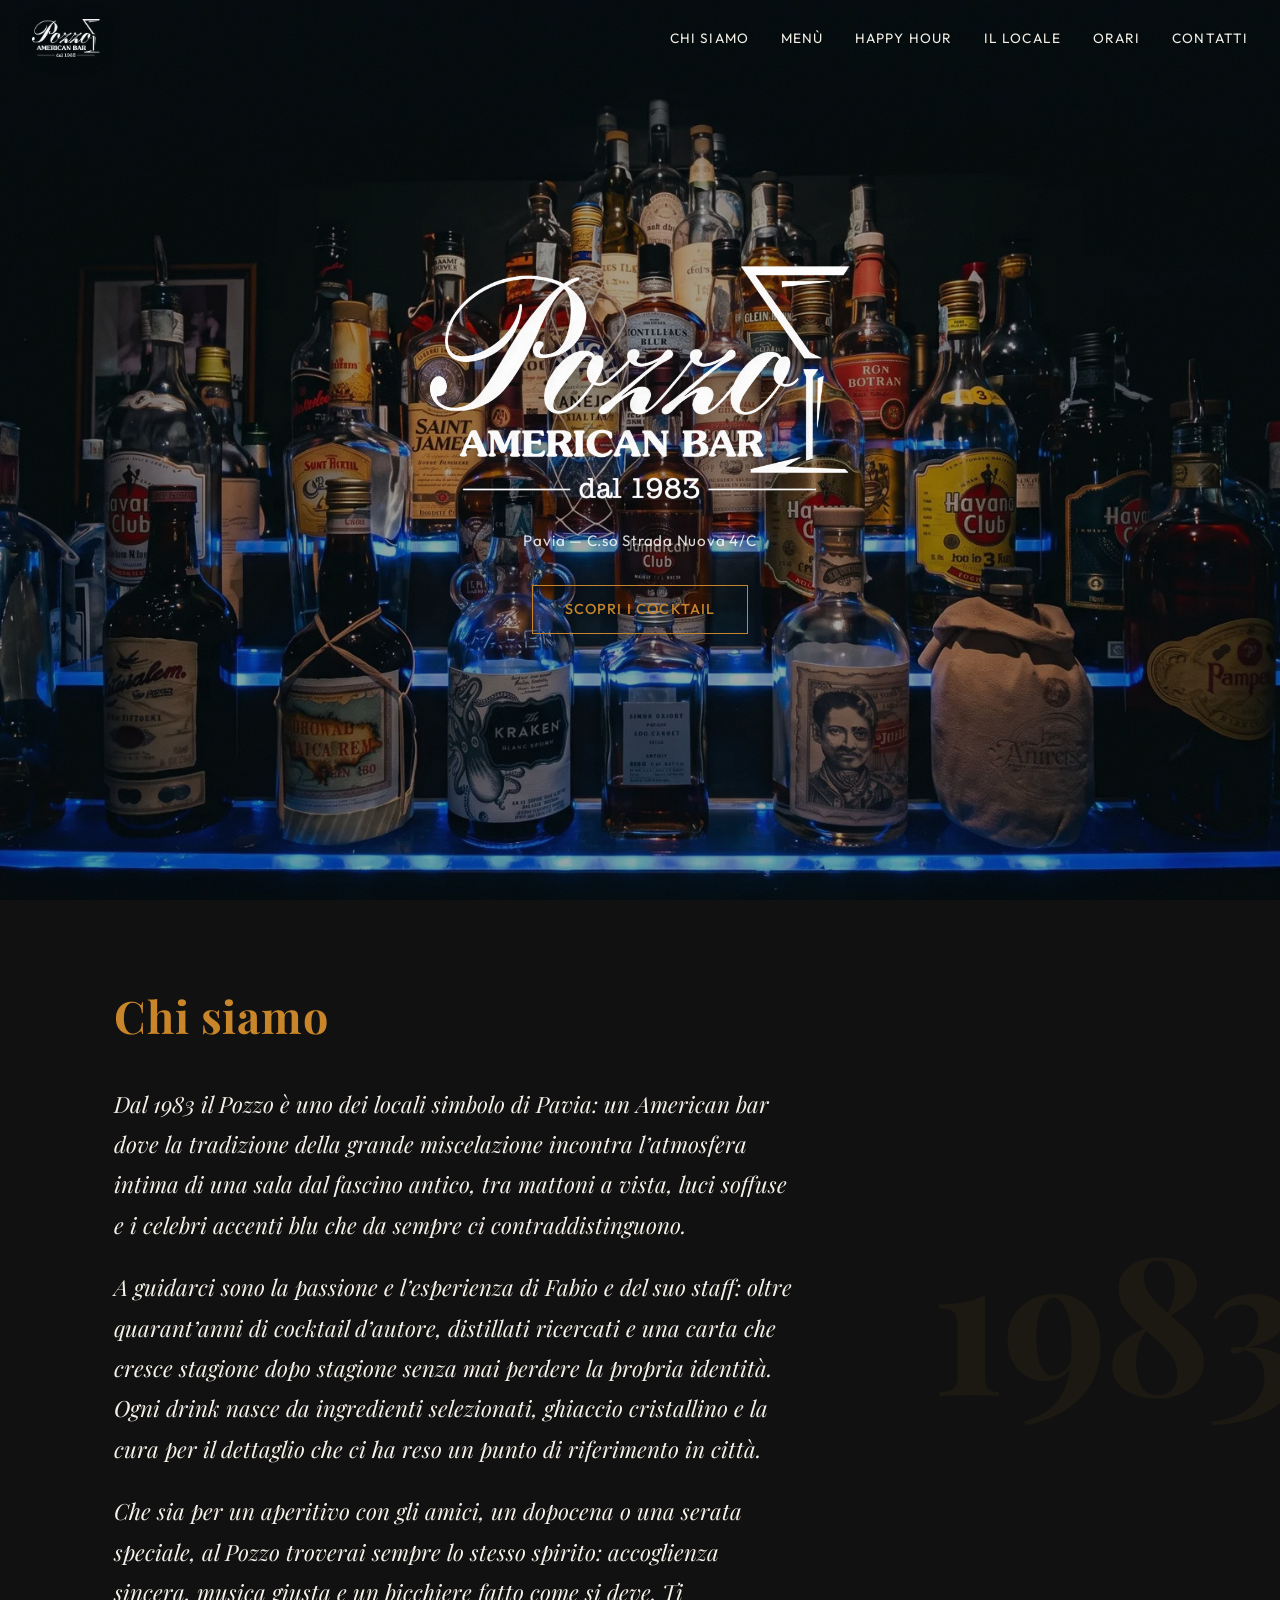
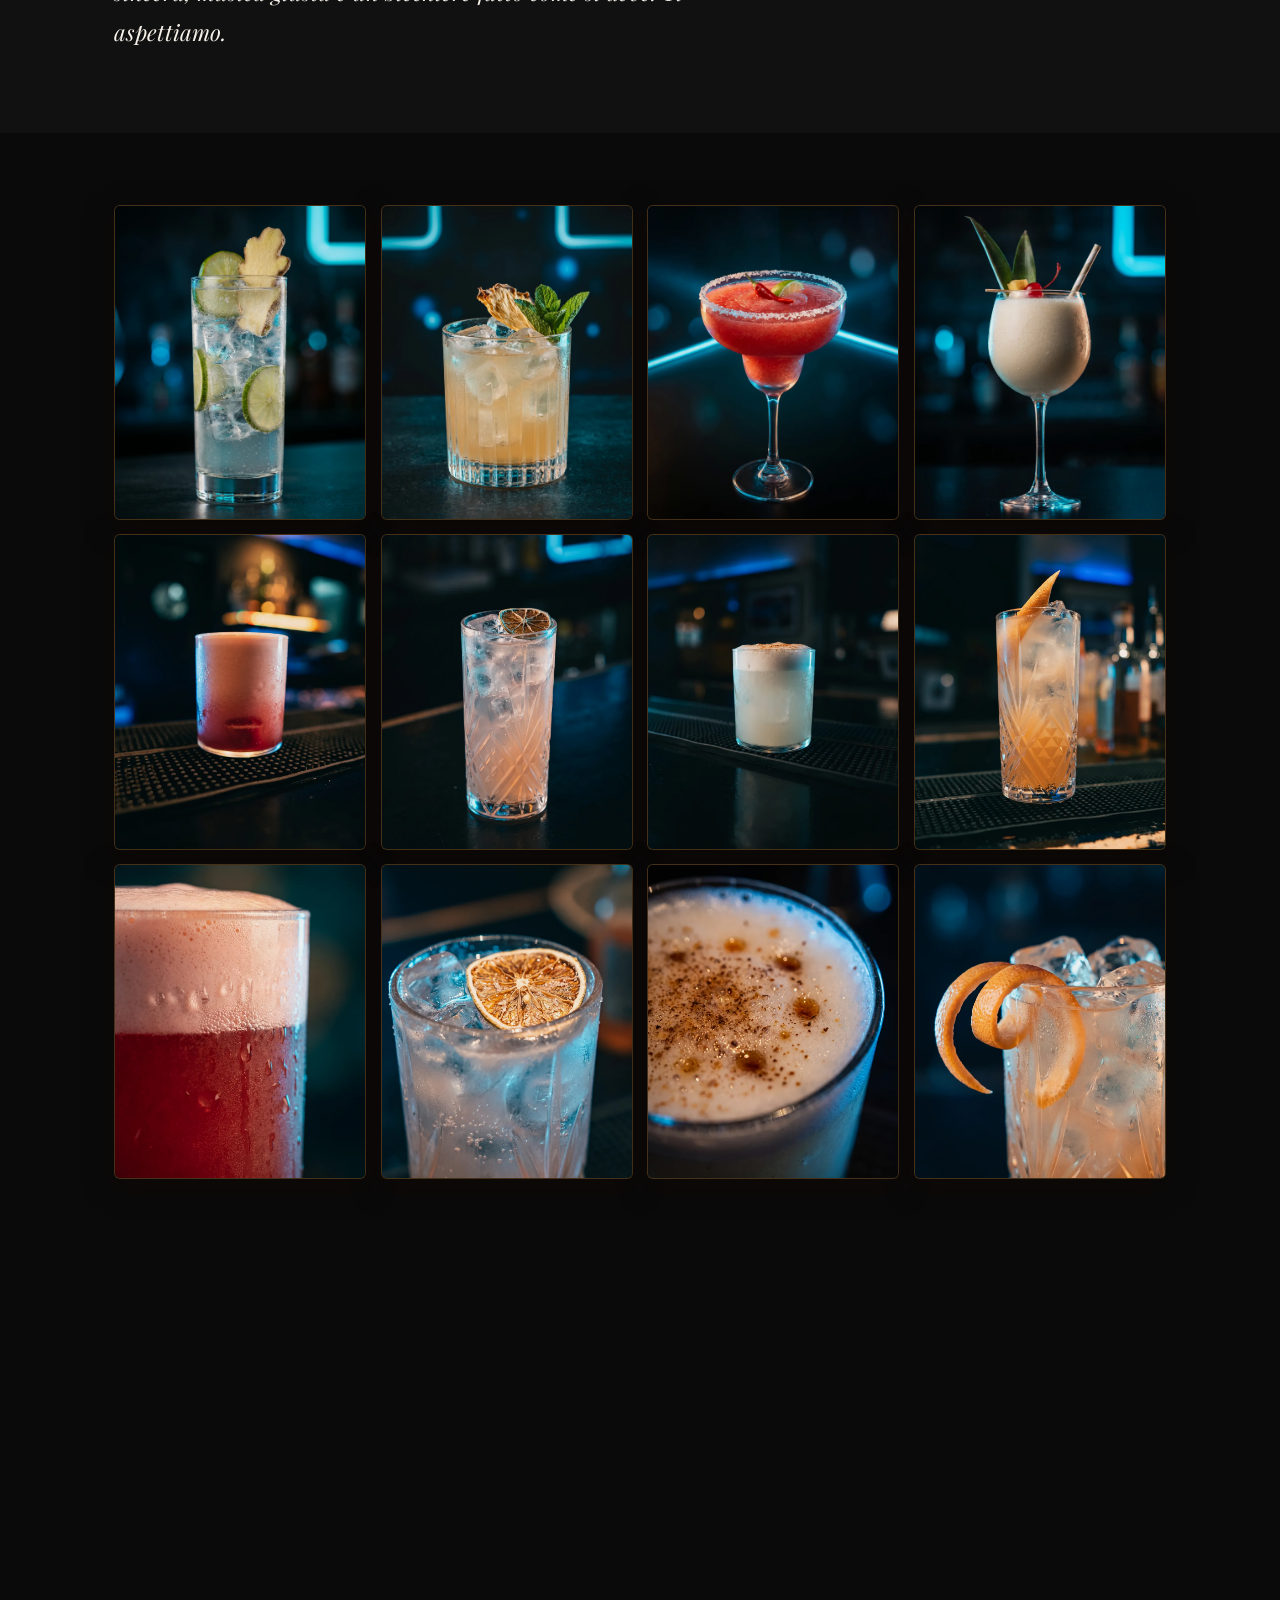
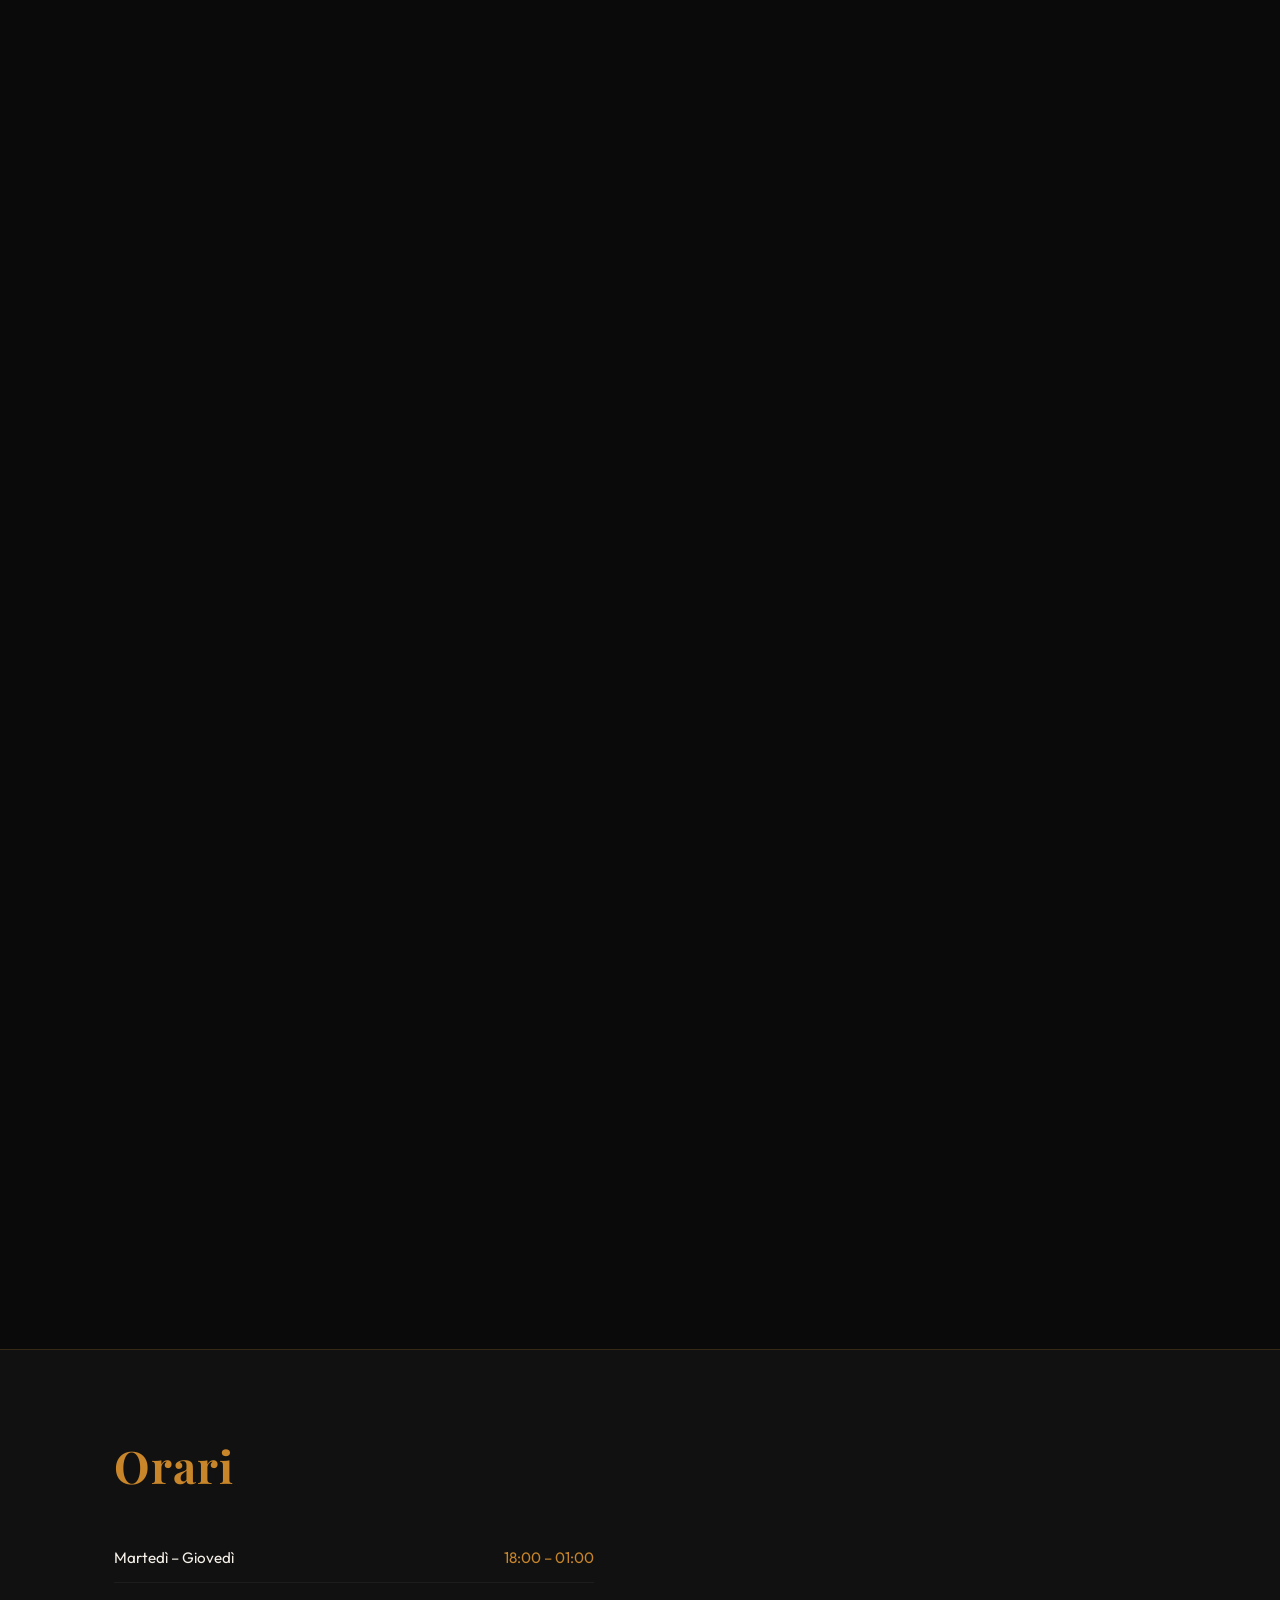
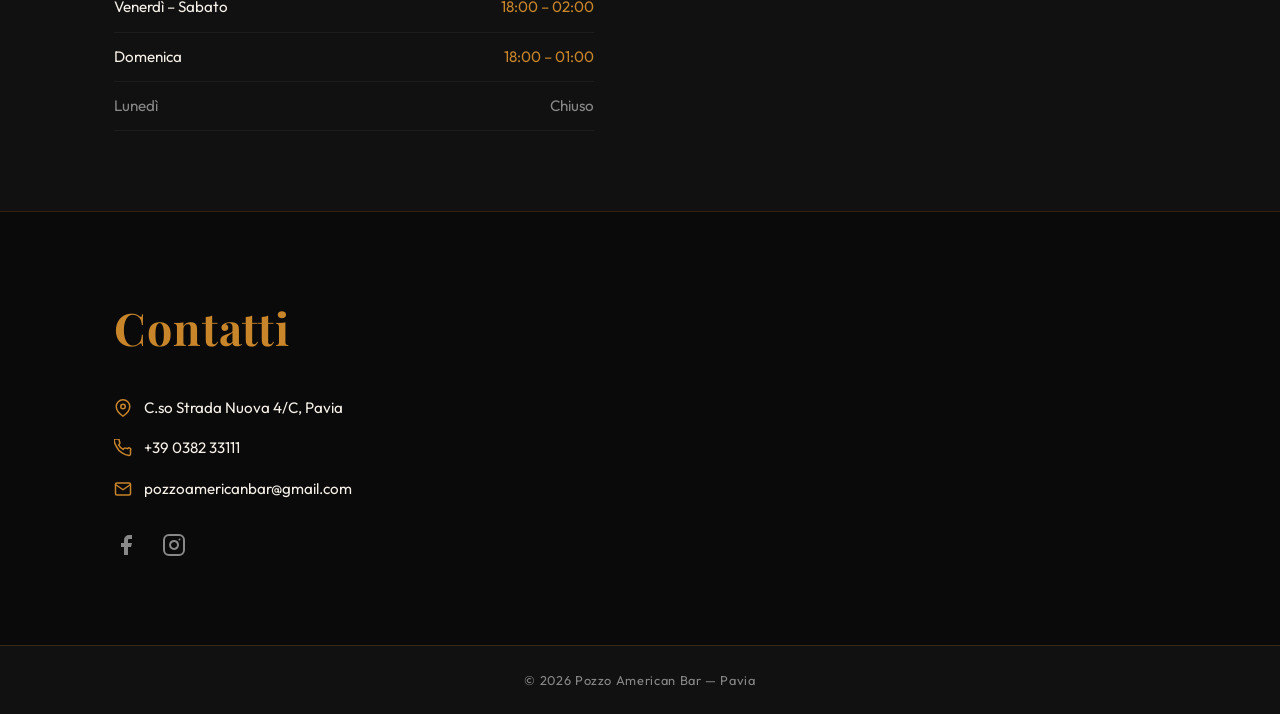
==== commit 4263afc2: "Add professional photos throughout: 4 cocktails, aperitivo buffet, interiors; expand Chi siamo; trim" ====
--- a/index.html
+++ b/index.html
@@ -14,7 +14,7 @@
   <link rel="preconnect" href="https://fonts.googleapis.com">
   <link rel="preconnect" href="https://fonts.gstatic.com" crossorigin>
   <link href="https://fonts.googleapis.com/css2?family=Outfit:wght@300;400;500;600&family=Playfair+Display:ital,wght@0,400;0,700;1,400&display=swap" rel="stylesheet">
-  <link rel="stylesheet" href="style.css?v=4">
+  <link rel="stylesheet" href="style.css?v=5">
 </head>
 <body>
   <a href="#chi-siamo" class="skip-link">Vai al contenuto</a>
@@ -28,9 +28,10 @@
     <ul class="navbar__links" id="navLinks">
       <li><a href="#chi-siamo">Chi siamo</a></li>
       <li><a href="menu.html">Menù</a></li>
+      <li><a href="#happy-hour">Happy Hour</a></li>
+      <li><a href="#locale">Il locale</a></li>
       <li><a href="#orari">Orari</a></li>
       <li><a href="#contatti">Contatti</a></li>
-      <li><a href="#happy-hour">Happy Hour</a></li>
     </ul>
   </nav>
 
@@ -49,8 +50,23 @@
     <div class="container">
       <h2 class="section__title">Chi siamo</h2>
       <p class="chi-siamo__text">
-        Uno dei locali simbolo di Pavia. Dal 1983, cocktail d&rsquo;autore nati
-        dall&rsquo;esperienza di Fabio e del suo staff.
+        Dal 1983 il Pozzo &egrave; uno dei locali simbolo di Pavia: un American bar
+        dove la tradizione della grande miscelazione incontra l&rsquo;atmosfera
+        intima di una sala dal fascino antico, tra mattoni a vista, luci soffuse
+        e i celebri accenti blu che da sempre ci contraddistinguono.
+      </p>
+      <p class="chi-siamo__text">
+        A guidarci sono la passione e l&rsquo;esperienza di Fabio e del suo staff:
+        oltre quarant&rsquo;anni di cocktail d&rsquo;autore, distillati ricercati e
+        una carta che cresce stagione dopo stagione senza mai perdere la propria
+        identit&agrave;. Ogni drink nasce da ingredienti selezionati, ghiaccio
+        cristallino e la cura per il dettaglio che ci ha reso un punto di
+        riferimento in citt&agrave;.
+      </p>
+      <p class="chi-siamo__text">
+        Che sia per un aperitivo con gli amici, un dopocena o una serata speciale,
+        al Pozzo troverai sempre lo stesso spirito: accoglienza sincera, musica
+        giusta e un bicchiere fatto come si deve. Ti aspettiamo.
       </p>
     </div>
   </section>
@@ -59,6 +75,10 @@
   <section class="gallery fade-in" id="cocktail" aria-label="Fotografie dei cocktail d'autore">
     <div class="container">
       <div class="gallery__grid">
+        <figure class="gallery__item"><img src="assets/ginozzo.webp" alt="Gin Ozzo — highball con lime, zenzero e ghiaccio cristallino" loading="lazy"></figure>
+        <figure class="gallery__item"><img src="assets/modena.webp" alt="Modena Friends — cocktail on the rocks con ananas disidratato e menta" loading="lazy"></figure>
+        <figure class="gallery__item"><img src="assets/margarita.webp" alt="Red Margarita — coppa col bordo di sale, lime e peperoncino" loading="lazy"></figure>
+        <figure class="gallery__item"><img src="assets/pinacolada.webp" alt="Piña Colada — cremosa in coppa con ananas e ciliegia" loading="lazy"></figure>
         <figure class="gallery__item"><img src="assets/cocktail1-hero.webp" alt="Cocktail sour rosso d'autore del Pozzo American Bar" loading="lazy"></figure>
         <figure class="gallery__item"><img src="assets/cocktail2-hero.webp" alt="Long drink con guarnizione di agrume disidratato" loading="lazy"></figure>
         <figure class="gallery__item"><img src="assets/cocktail3-hero.webp" alt="Sour d'autore con schiuma vellutata" loading="lazy"></figure>
@@ -75,13 +95,35 @@
   <section class="section happy-hour fade-in" id="happy-hour">
     <div class="container">
       <h2 class="section__title">Happy Hour</h2>
-      <p class="happy-hour__intro">Ogni sera dalle 18:00 alle 20:00</p>
+      <p class="happy-hour__intro">Aperitivo con buffet &middot; ogni sera dalle 18:00 alle 22:00</p>
       <div class="happy-hour__card">
-        <p class="happy-hour__deal">Cocktail d&rsquo;autore &amp; taglieri a prezzo speciale</p>
+        <p class="happy-hour__deal">Il tuo cocktail &amp; buffet a volont&agrave;</p>
         <p class="happy-hour__note">
-          Vieni a trovarci per l&rsquo;aperitivo e goditi la nostra selezione
-          in un&rsquo;atmosfera unica.
+          Ordina il tuo drink e accompagnalo con il nostro ricco buffet:
+          sfizi caldi, fritti croccanti, taglieri, focacce e stuzzichini
+          sempre freschi. Aperitivo all&rsquo;italiana, nell&rsquo;atmosfera blu
+          del Pozzo.
         </p>
+      </div>
+      <div class="aperitivo__gallery">
+        <figure class="aperitivo__item aperitivo__item--tall"><img src="assets/aperitivo-1.webp" alt="Piatto di aperitivo con Aperol Spritz, fritti, focaccia e verdure al bancone del Pozzo" loading="lazy"></figure>
+        <figure class="aperitivo__item aperitivo__item--wide"><img src="assets/aperitivo-2.webp" alt="Tavolata di aperitivo con più Spritz e vassoi di stuzzichini misti" loading="lazy"></figure>
+        <figure class="aperitivo__item aperitivo__item--tall"><img src="assets/aperitivo-3.webp" alt="Dettaglio macro di crocchette e sfizi fritti dorati del buffet" loading="lazy"></figure>
+      </div>
+    </div>
+  </section>
+
+  <!-- IL LOCALE -->
+  <section class="section locale fade-in" id="locale">
+    <div class="container">
+      <h2 class="section__title">Il locale</h2>
+      <p class="locale__intro">
+        Mattoni a vista, luci calde e i nostri accenti blu: uno spazio intimo
+        nel cuore di Pavia, dove sentirsi a casa sorseggiando un buon drink.
+      </p>
+      <div class="locale__gallery">
+        <figure class="locale__item"><img src="assets/locale-2.webp" alt="Il bancone bar del Pozzo con bottiglie illuminate dai LED blu" loading="lazy"></figure>
+        <figure class="locale__item"><img src="assets/locale-1.webp" alt="La sala lounge del Pozzo con divani, mattoni a vista e il quadro del rinoceronte" loading="lazy"></figure>
       </div>
     </div>
   </section>
--- a/style.css
+++ b/style.css
@@ -224,7 +224,10 @@
   max-width: 680px;
   line-height: 1.8;
   font-style: italic;
-}
+  position: relative;
+  z-index: 1;
+}
+.chi-siamo__text + .chi-siamo__text { margin-top: 1.4rem; }
 
 /* ── Cocktail ── */
 .cocktail__intro {
@@ -422,3 +425,78 @@
 @media (max-width: 360px) {
   .gallery__grid { grid-template-columns: 1fr; gap: 1.1rem; }
 }
+
+/* ── Aperitivo gallery (Happy Hour) ── */
+.aperitivo__gallery {
+  display: grid;
+  grid-template-columns: 1fr 1.4fr 1fr;
+  gap: 0.9rem;
+  margin-top: 3rem;
+}
+.aperitivo__item {
+  margin: 0;
+  overflow: hidden;
+  border-radius: 6px;
+  border: 1px solid rgba(200, 133, 42, 0.28);
+  background-color: var(--bg-secondary);
+  box-shadow: 0 8px 28px rgba(18, 8, 0, 0.5);
+}
+.aperitivo__item--tall { aspect-ratio: 4 / 5; }
+.aperitivo__item--wide { aspect-ratio: 3 / 2; align-self: center; }
+.aperitivo__item img {
+  width: 100%;
+  height: 100%;
+  object-fit: cover;
+  display: block;
+  filter: brightness(0.95) saturate(1.05);
+  transition: transform 0.6s ease, filter 0.5s ease;
+}
+.aperitivo__item:hover { border-color: var(--accent); }
+.aperitivo__item:hover img { transform: scale(1.05); filter: brightness(1.08) saturate(1.2); }
+
+@media (max-width: 760px) {
+  .aperitivo__gallery { grid-template-columns: 1fr 1fr; }
+  .aperitivo__item--wide { grid-column: 1 / -1; }
+}
+@media (max-width: 420px) {
+  .aperitivo__gallery { grid-template-columns: 1fr; }
+}
+
+/* ── Il locale ── */
+.locale__intro {
+  font-family: var(--font-serif);
+  font-size: clamp(1.05rem, 2.3vw, 1.35rem);
+  font-style: italic;
+  color: var(--text-primary);
+  max-width: 680px;
+  line-height: 1.7;
+  margin-bottom: 2.5rem;
+}
+.locale__gallery {
+  display: grid;
+  grid-template-columns: repeat(2, 1fr);
+  gap: 1rem;
+}
+.locale__item {
+  margin: 0;
+  overflow: hidden;
+  border-radius: 6px;
+  border: 1px solid rgba(200, 133, 42, 0.28);
+  background-color: var(--bg-secondary);
+  aspect-ratio: 3 / 2;
+  box-shadow: 0 8px 28px rgba(18, 8, 0, 0.5);
+}
+.locale__item img {
+  width: 100%;
+  height: 100%;
+  object-fit: cover;
+  display: block;
+  filter: brightness(0.95) saturate(1.05);
+  transition: transform 0.6s ease, filter 0.5s ease;
+}
+.locale__item:hover { border-color: var(--accent); }
+.locale__item:hover img { transform: scale(1.04); filter: brightness(1.08) saturate(1.2); }
+
+@media (max-width: 700px) {
+  .locale__gallery { grid-template-columns: 1fr; }
+}
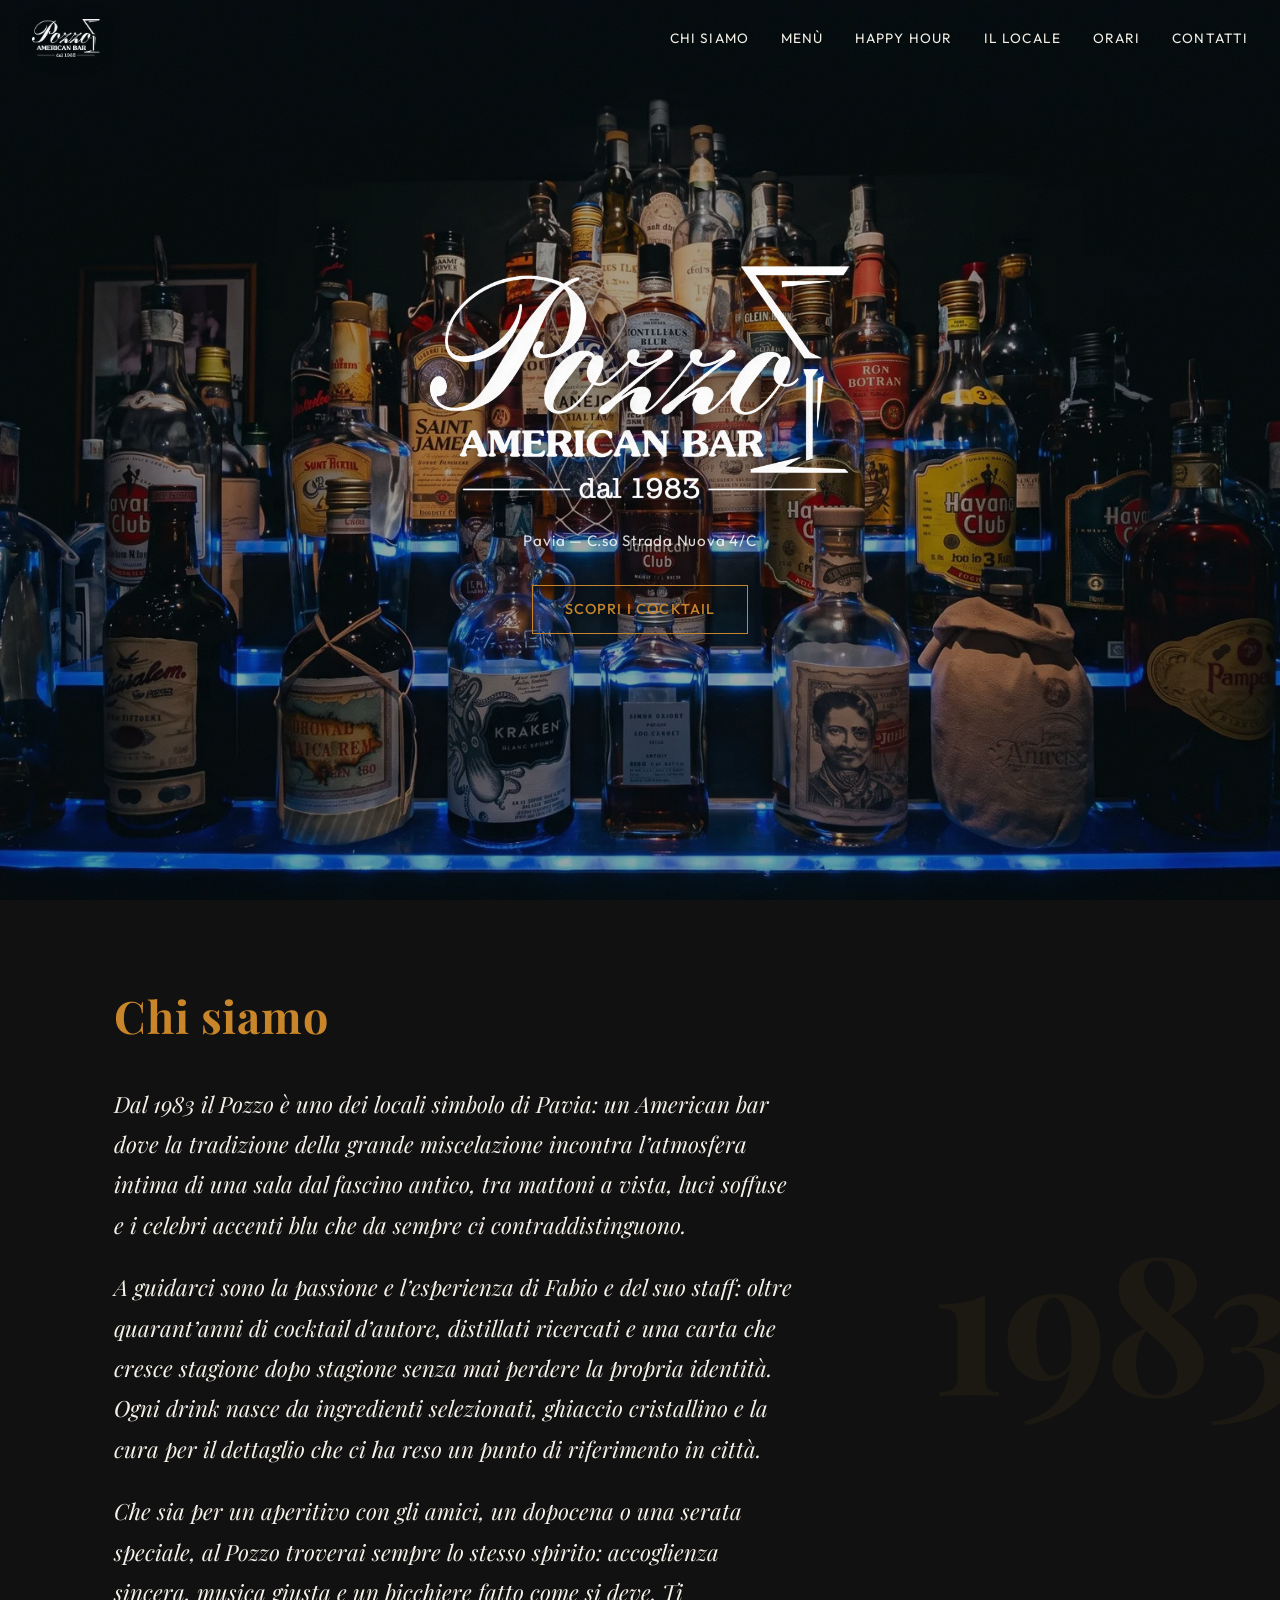
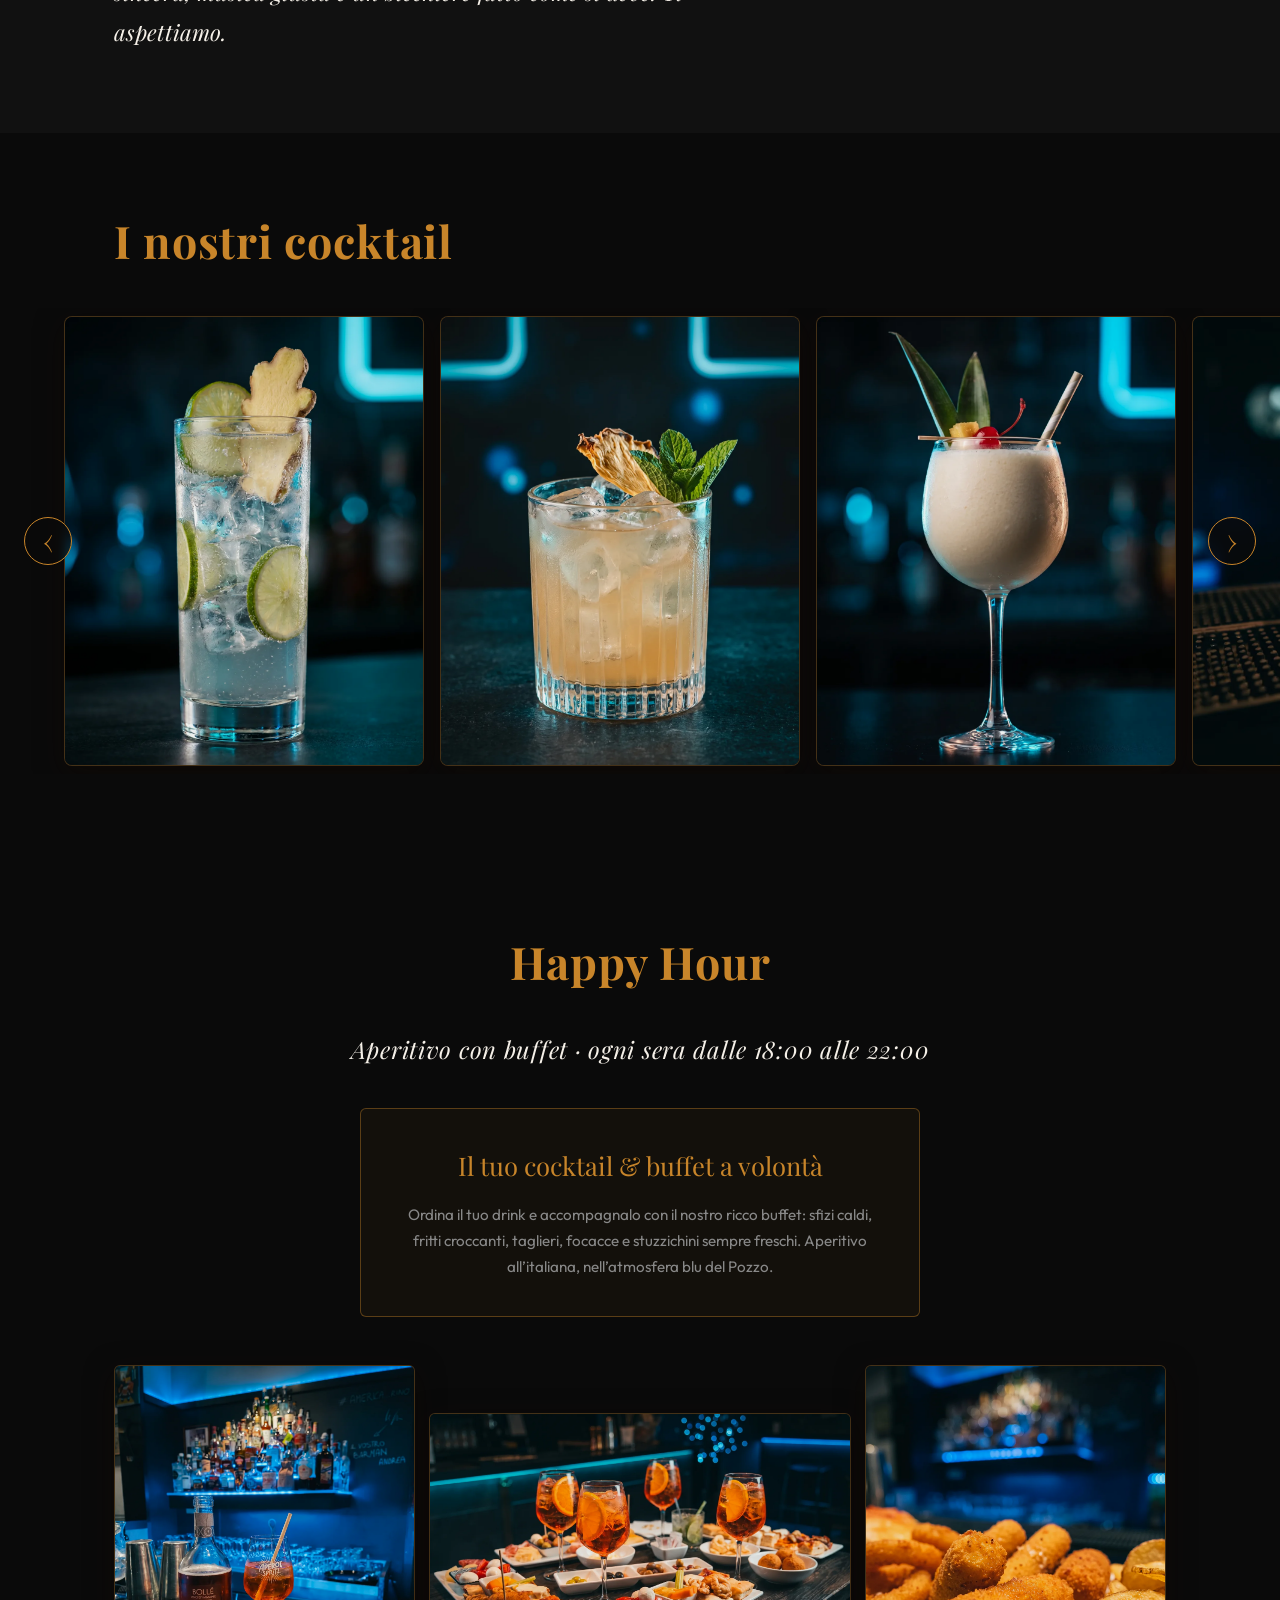
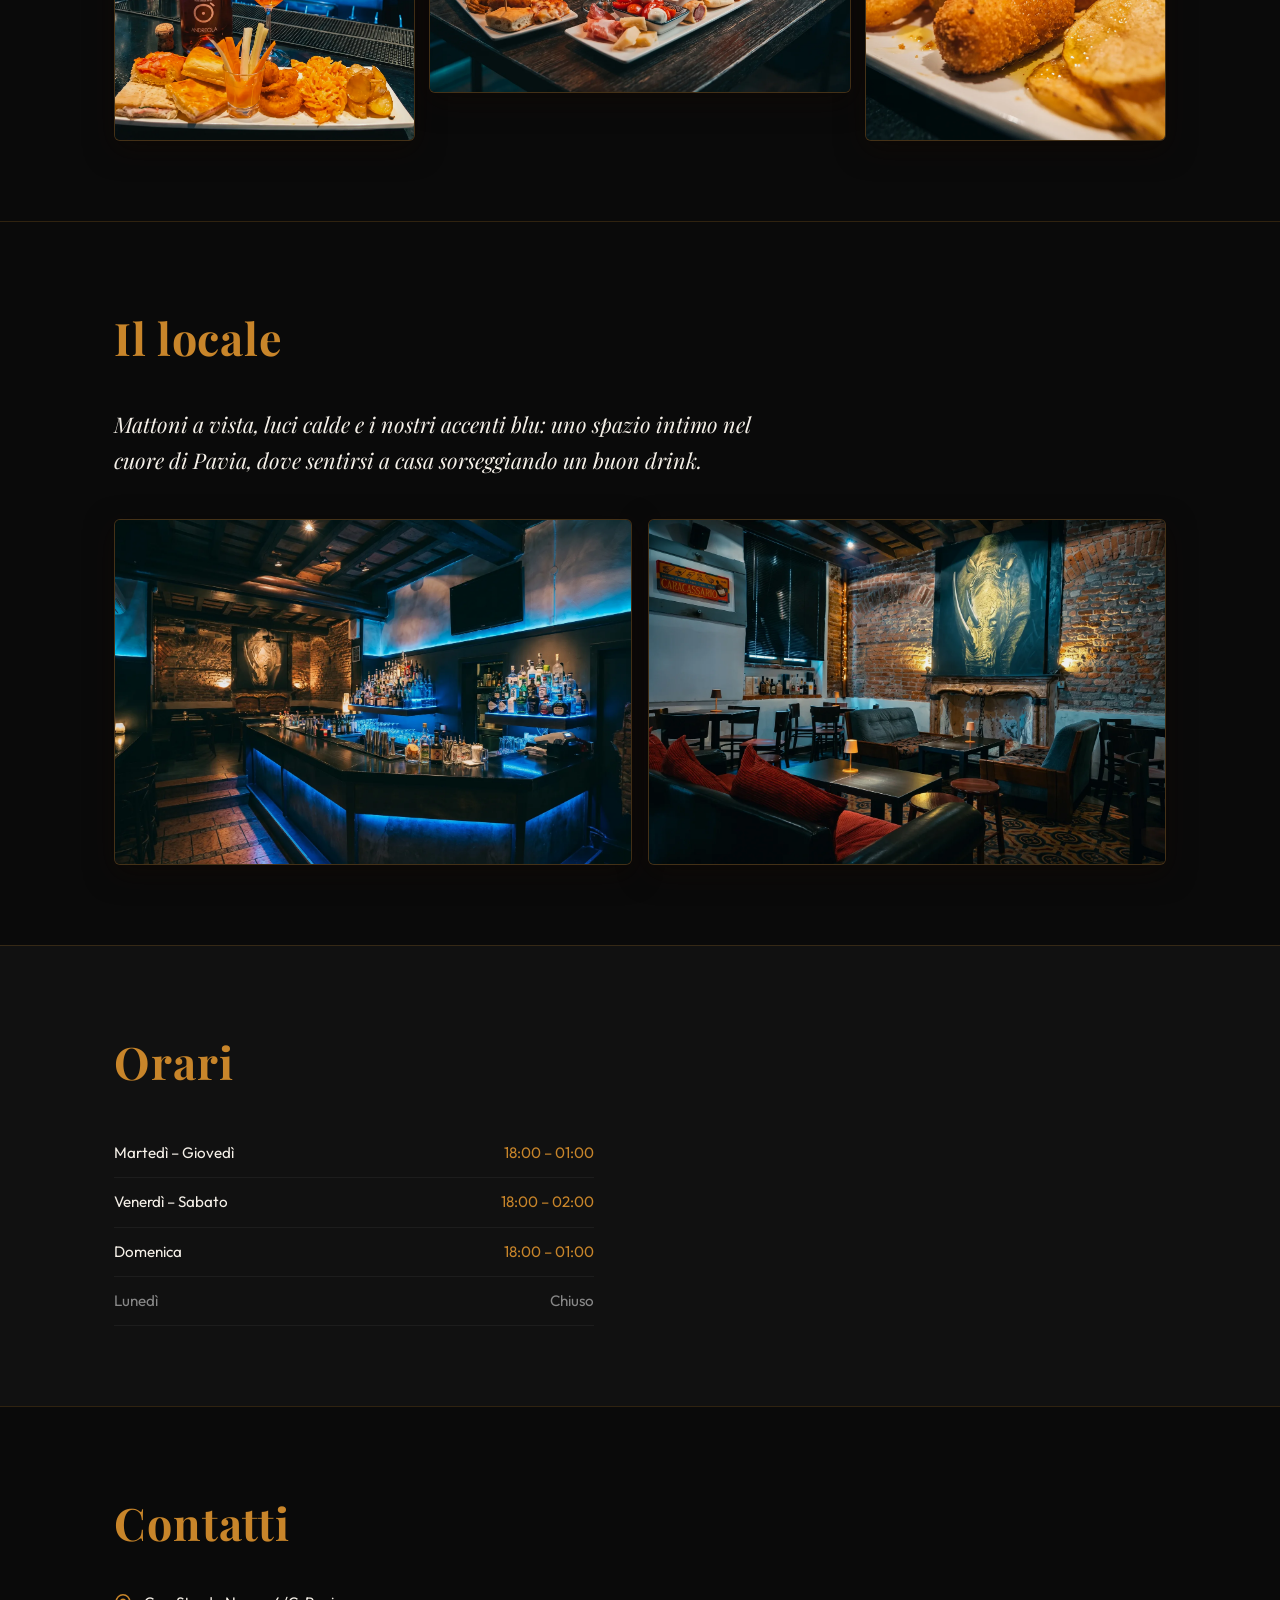
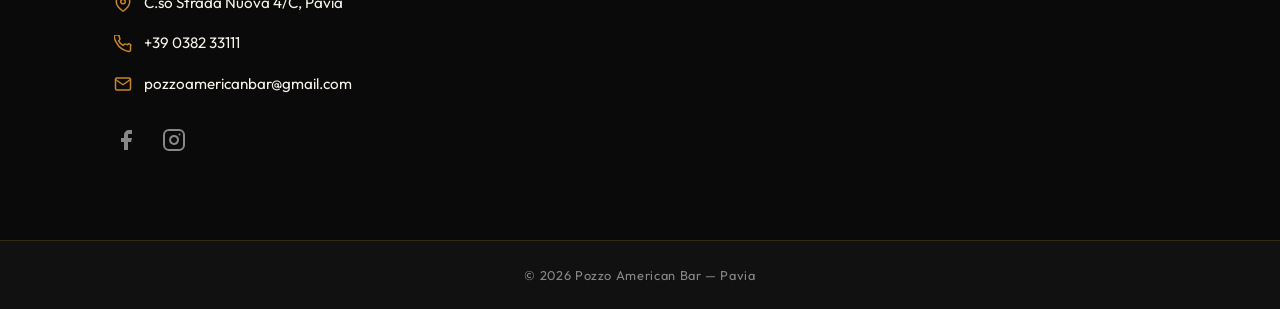
==== commit 8a66ee98: "Cocktail gallery: full-bleed scrollable carousel; remove Red Margarita Replace the multi-row grid wi" ====
--- a/index.html
+++ b/index.html
@@ -14,7 +14,7 @@
   <link rel="preconnect" href="https://fonts.googleapis.com">
   <link rel="preconnect" href="https://fonts.gstatic.com" crossorigin>
   <link href="https://fonts.googleapis.com/css2?family=Outfit:wght@300;400;500;600&family=Playfair+Display:ital,wght@0,400;0,700;1,400&display=swap" rel="stylesheet">
-  <link rel="stylesheet" href="style.css?v=5">
+  <link rel="stylesheet" href="style.css?v=6">
 </head>
 <body>
   <a href="#chi-siamo" class="skip-link">Vai al contenuto</a>
@@ -71,23 +71,27 @@
     </div>
   </section>
 
-  <!-- COCKTAIL GALLERY -->
+  <!-- COCKTAIL CAROUSEL -->
   <section class="gallery fade-in" id="cocktail" aria-label="Fotografie dei cocktail d'autore">
     <div class="container">
-      <div class="gallery__grid">
-        <figure class="gallery__item"><img src="assets/ginozzo.webp" alt="Gin Ozzo — highball con lime, zenzero e ghiaccio cristallino" loading="lazy"></figure>
-        <figure class="gallery__item"><img src="assets/modena.webp" alt="Modena Friends — cocktail on the rocks con ananas disidratato e menta" loading="lazy"></figure>
-        <figure class="gallery__item"><img src="assets/margarita.webp" alt="Red Margarita — coppa col bordo di sale, lime e peperoncino" loading="lazy"></figure>
-        <figure class="gallery__item"><img src="assets/pinacolada.webp" alt="Piña Colada — cremosa in coppa con ananas e ciliegia" loading="lazy"></figure>
-        <figure class="gallery__item"><img src="assets/cocktail1-hero.webp" alt="Cocktail sour rosso d'autore del Pozzo American Bar" loading="lazy"></figure>
-        <figure class="gallery__item"><img src="assets/cocktail2-hero.webp" alt="Long drink con guarnizione di agrume disidratato" loading="lazy"></figure>
-        <figure class="gallery__item"><img src="assets/cocktail3-hero.webp" alt="Sour d'autore con schiuma vellutata" loading="lazy"></figure>
-        <figure class="gallery__item"><img src="assets/cocktail4-hero.webp" alt="Long drink al pompelmo con twist d'agrume" loading="lazy"></figure>
-        <figure class="gallery__item"><img src="assets/cocktail1-close.webp" alt="Dettaglio macro della schiuma del sour rosso" loading="lazy"></figure>
-        <figure class="gallery__item"><img src="assets/cocktail2-close.webp" alt="Dettaglio macro dell'agrume disidratato sul ghiaccio" loading="lazy"></figure>
-        <figure class="gallery__item"><img src="assets/cocktail3-close.webp" alt="Dettaglio macro della schiuma speziata del sour" loading="lazy"></figure>
-        <figure class="gallery__item"><img src="assets/cocktail4-close.webp" alt="Dettaglio macro del twist di pompelmo" loading="lazy"></figure>
+      <h2 class="section__title">I nostri cocktail</h2>
+    </div>
+    <div class="carousel">
+      <button class="carousel__arrow carousel__arrow--prev" id="carouselPrev" type="button" aria-label="Scorri indietro" aria-controls="cocktailTrack">&lsaquo;</button>
+      <div class="carousel__track" id="cocktailTrack" tabindex="0" role="group" aria-label="Galleria cocktail scorrevole">
+        <figure class="carousel__item"><img src="assets/ginozzo.webp" alt="Gin Ozzo — highball con lime, zenzero e ghiaccio cristallino" loading="lazy"></figure>
+        <figure class="carousel__item"><img src="assets/modena.webp" alt="Modena Friends — cocktail on the rocks con ananas disidratato e menta" loading="lazy"></figure>
+        <figure class="carousel__item"><img src="assets/pinacolada.webp" alt="Piña Colada — cremosa in coppa con ananas e ciliegia" loading="lazy"></figure>
+        <figure class="carousel__item"><img src="assets/cocktail1-hero.webp" alt="Cocktail sour rosso d'autore del Pozzo American Bar" loading="lazy"></figure>
+        <figure class="carousel__item"><img src="assets/cocktail2-hero.webp" alt="Long drink con guarnizione di agrume disidratato" loading="lazy"></figure>
+        <figure class="carousel__item"><img src="assets/cocktail3-hero.webp" alt="Sour d'autore con schiuma vellutata" loading="lazy"></figure>
+        <figure class="carousel__item"><img src="assets/cocktail4-hero.webp" alt="Long drink al pompelmo con twist d'agrume" loading="lazy"></figure>
+        <figure class="carousel__item"><img src="assets/cocktail1-close.webp" alt="Dettaglio macro della schiuma del sour rosso" loading="lazy"></figure>
+        <figure class="carousel__item"><img src="assets/cocktail2-close.webp" alt="Dettaglio macro dell'agrume disidratato sul ghiaccio" loading="lazy"></figure>
+        <figure class="carousel__item"><img src="assets/cocktail3-close.webp" alt="Dettaglio macro della schiuma speziata del sour" loading="lazy"></figure>
+        <figure class="carousel__item"><img src="assets/cocktail4-close.webp" alt="Dettaglio macro del twist di pompelmo" loading="lazy"></figure>
       </div>
+      <button class="carousel__arrow carousel__arrow--next" id="carouselNext" type="button" aria-label="Scorri avanti" aria-controls="cocktailTrack">&rsaquo;</button>
     </div>
   </section>
 
@@ -177,6 +181,6 @@
     <p>&copy; 2026 Pozzo American Bar &mdash; Pavia</p>
   </footer>
 
-  <script src="script.js?v=3"></script>
+  <script src="script.js?v=4"></script>
 </body>
 </html>
--- a/style.css
+++ b/style.css
@@ -383,27 +383,42 @@
   .cocktail__grid { grid-template-columns: 1fr; }
 }
 
-/* ── Cocktail Gallery ── */
+/* ── Cocktail Carousel ── */
 .gallery {
   padding: clamp(2.5rem, 6vw, 4.5rem) 0;
   overflow: hidden;
   background-color: var(--bg-primary);
 }
-.gallery__grid {
-  display: grid;
-  grid-template-columns: repeat(4, 1fr);
-  gap: 0.9rem;
-}
-.gallery__item {
+.gallery .section__title { margin-bottom: 2rem; }
+
+.carousel { position: relative; }
+.carousel__track {
+  display: flex;
+  gap: 1rem;
+  overflow-x: auto;
+  overflow-y: hidden;
+  scroll-snap-type: x mandatory;
+  scroll-behavior: smooth;
+  -webkit-overflow-scrolling: touch;
+  padding: 0.5rem clamp(1rem, 5vw, 4rem);
+  scrollbar-width: none;
+}
+.carousel__track::-webkit-scrollbar { display: none; }
+.carousel__track:focus-visible { outline: 2px solid var(--accent); outline-offset: 4px; }
+
+.carousel__item {
+  flex: 0 0 auto;
+  width: clamp(240px, 30vw, 360px);
+  aspect-ratio: 4 / 5;
   margin: 0;
   overflow: hidden;
-  border-radius: 6px;
+  border-radius: 8px;
   border: 1px solid rgba(200, 133, 42, 0.28);
   background-color: var(--bg-secondary);
-  aspect-ratio: 4 / 5;
   box-shadow: 0 8px 28px rgba(18, 8, 0, 0.5);
-}
-.gallery__item img {
+  scroll-snap-align: center;
+}
+.carousel__item img {
   width: 100%;
   height: 100%;
   object-fit: cover;
@@ -411,19 +426,43 @@
   filter: brightness(0.95) saturate(1.05);
   transition: transform 0.6s ease, filter 0.5s ease;
 }
-.gallery__item:hover {
-  border-color: var(--accent);
-}
-.gallery__item:hover img {
-  transform: scale(1.05);
-  filter: brightness(1.08) saturate(1.2);
-}
-
-@media (max-width: 900px) {
-  .gallery__grid { grid-template-columns: repeat(2, 1fr); }
-}
-@media (max-width: 360px) {
-  .gallery__grid { grid-template-columns: 1fr; gap: 1.1rem; }
+.carousel__item:hover { border-color: var(--accent); }
+.carousel__item:hover img { transform: scale(1.05); filter: brightness(1.08) saturate(1.2); }
+
+.carousel__arrow {
+  position: absolute;
+  top: 50%;
+  transform: translateY(-50%);
+  z-index: 5;
+  width: 48px;
+  height: 48px;
+  display: flex;
+  align-items: center;
+  justify-content: center;
+  padding-bottom: 4px;
+  font-family: var(--font-serif);
+  font-size: 2rem;
+  line-height: 1;
+  color: var(--accent);
+  background-color: rgba(10, 10, 10, 0.7);
+  border: 1px solid var(--accent);
+  border-radius: 50%;
+  cursor: pointer;
+  backdrop-filter: blur(4px);
+  transition: background-color var(--transition), color var(--transition), opacity var(--transition);
+}
+.carousel__arrow:hover { background-color: var(--accent); color: var(--bg-primary); }
+.carousel__arrow:active { transform: translateY(-50%) scale(0.94); }
+.carousel__arrow--prev { left: clamp(0.5rem, 2vw, 1.5rem); }
+.carousel__arrow--next { right: clamp(0.5rem, 2vw, 1.5rem); }
+
+/* Touch / small screens: rely on native swipe, hide arrows */
+@media (max-width: 700px) {
+  .carousel__track { padding: 0.5rem 1rem; scroll-snap-type: x proximity; }
+  .carousel__arrow { display: none; }
+}
+@media (hover: none) {
+  .carousel__arrow { display: none; }
 }
 
 /* ── Aperitivo gallery (Happy Hour) ── */
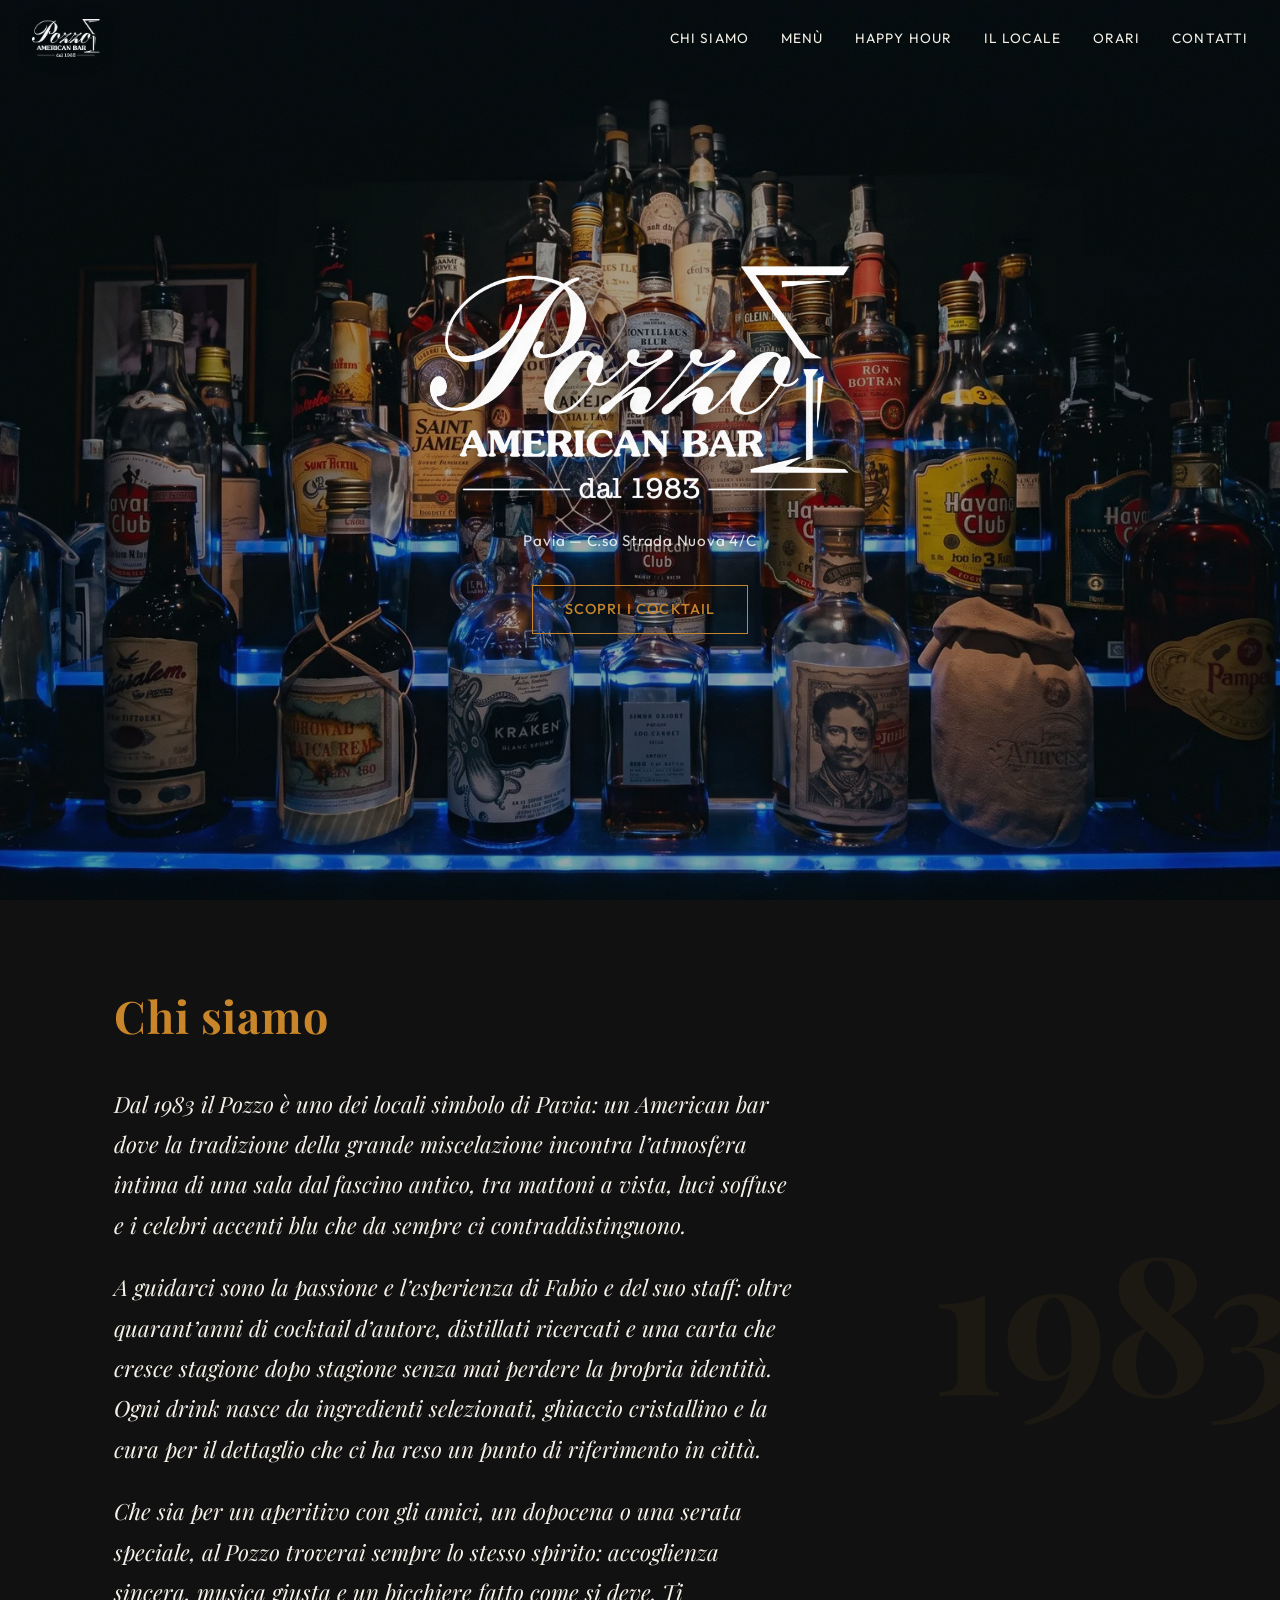
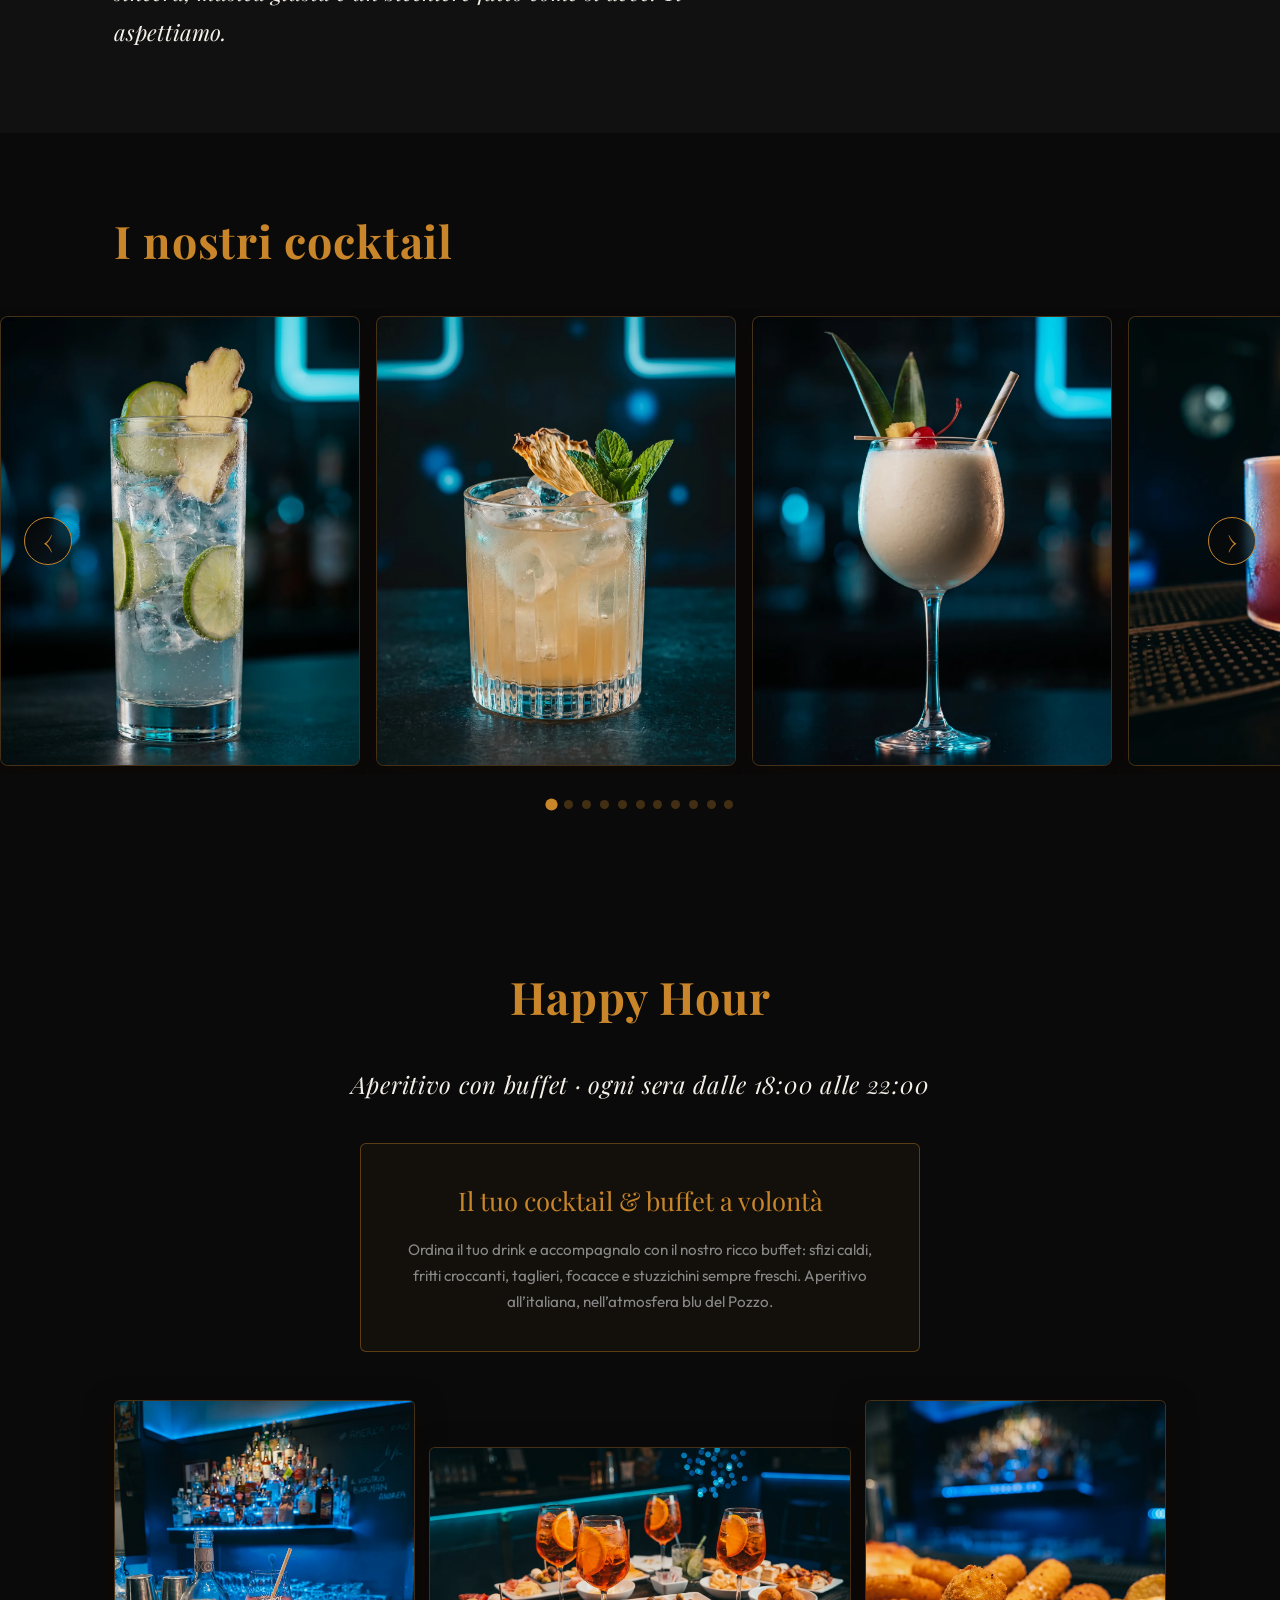
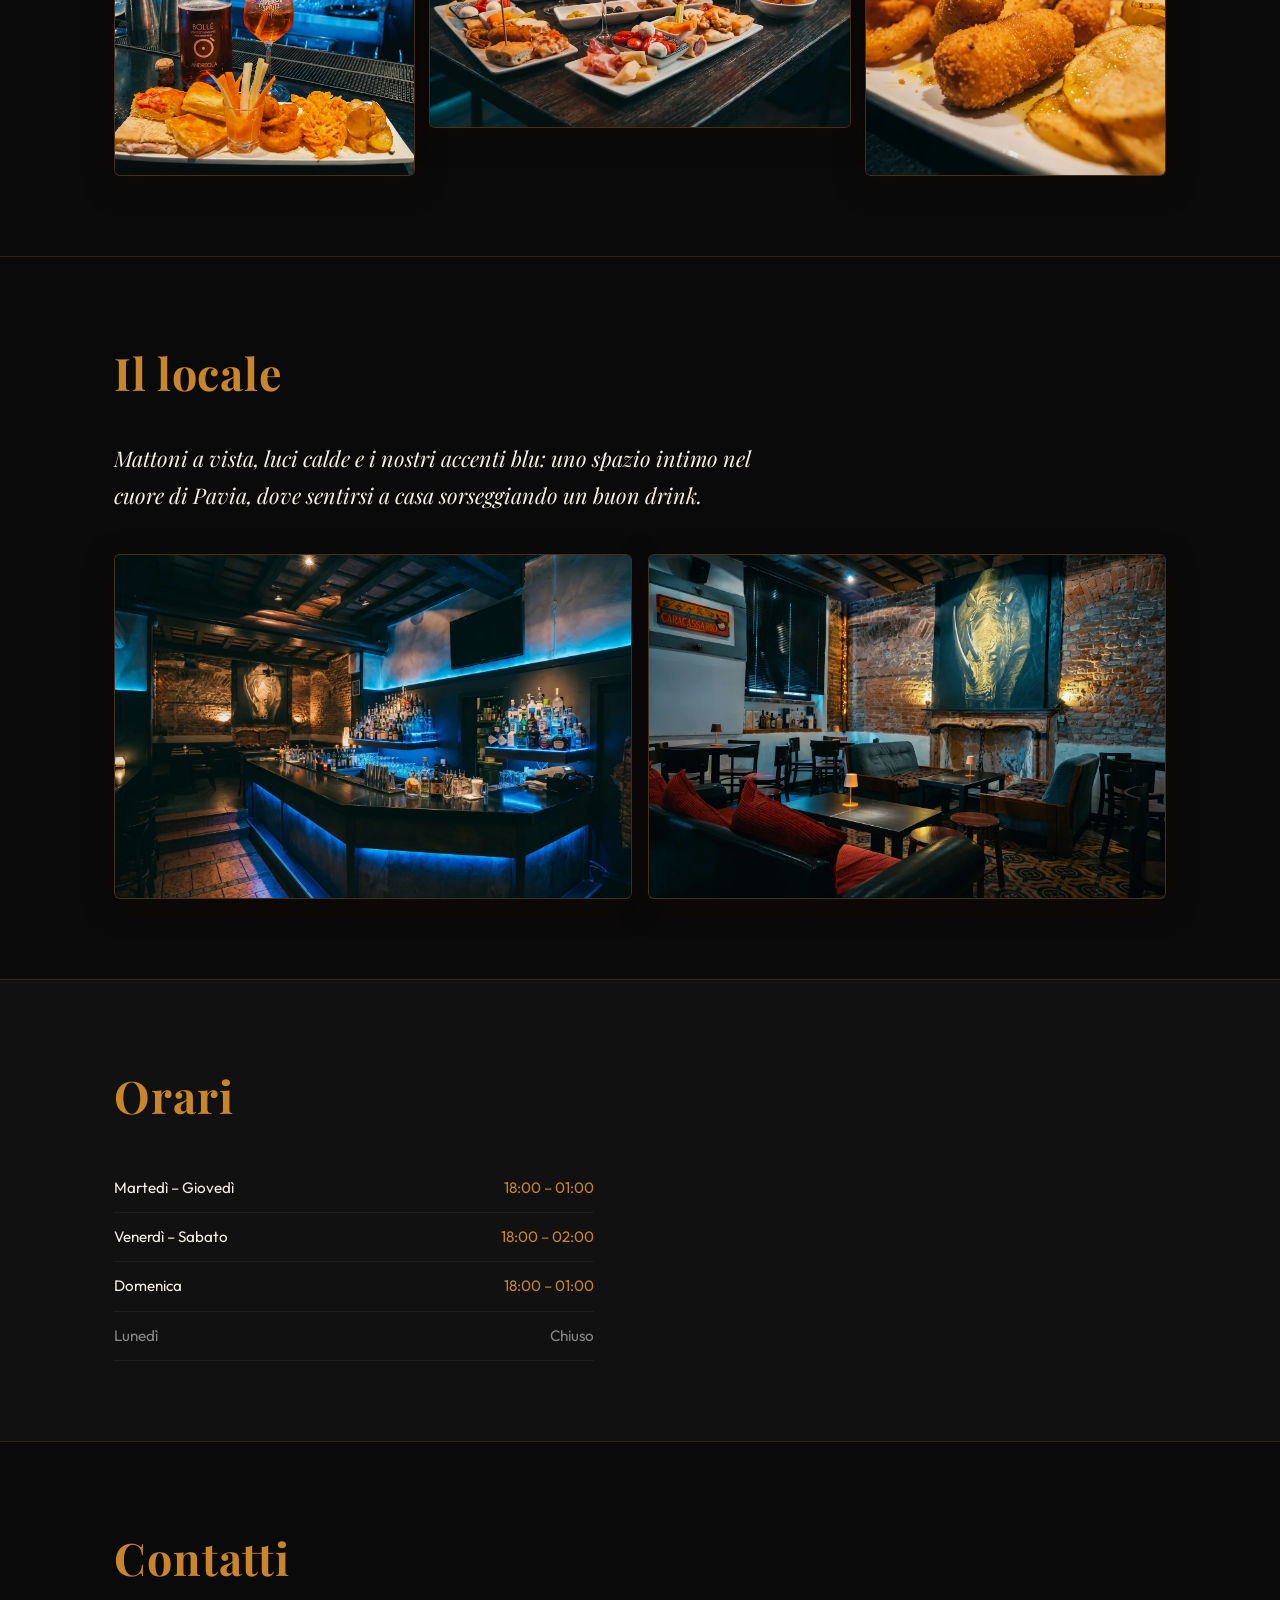
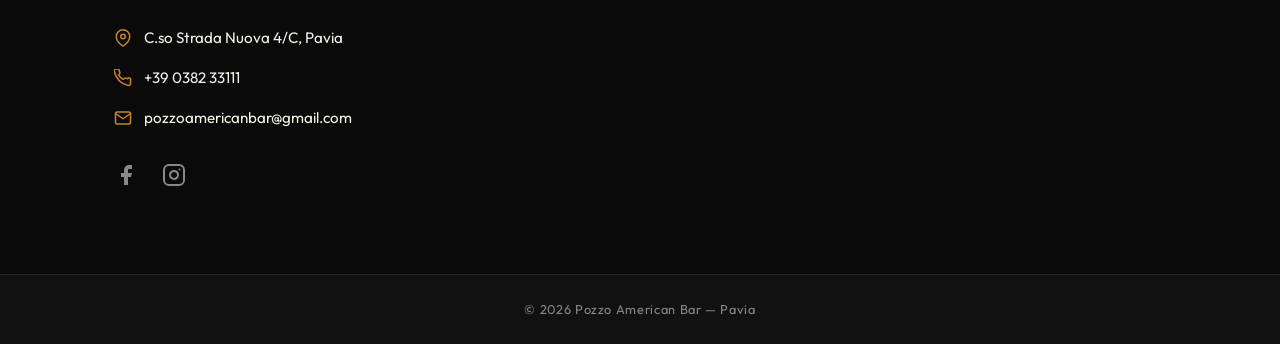
==== commit 881512c5: "Carousel: add autoplay and dot indicators Auto-advances every 4s (pauses on hover/focus/touch and wh" ====
--- a/index.html
+++ b/index.html
@@ -14,7 +14,7 @@
   <link rel="preconnect" href="https://fonts.googleapis.com">
   <link rel="preconnect" href="https://fonts.gstatic.com" crossorigin>
   <link href="https://fonts.googleapis.com/css2?family=Outfit:wght@300;400;500;600&family=Playfair+Display:ital,wght@0,400;0,700;1,400&display=swap" rel="stylesheet">
-  <link rel="stylesheet" href="style.css?v=6">
+  <link rel="stylesheet" href="style.css?v=7">
 </head>
 <body>
   <a href="#chi-siamo" class="skip-link">Vai al contenuto</a>
@@ -93,6 +93,7 @@
       </div>
       <button class="carousel__arrow carousel__arrow--next" id="carouselNext" type="button" aria-label="Scorri avanti" aria-controls="cocktailTrack">&rsaquo;</button>
     </div>
+    <div class="carousel__dots" id="carouselDots" role="tablist" aria-label="Indicatori galleria cocktail"></div>
   </section>
 
   <!-- HAPPY HOUR -->
@@ -181,6 +182,6 @@
     <p>&copy; 2026 Pozzo American Bar &mdash; Pavia</p>
   </footer>
 
-  <script src="script.js?v=4"></script>
+  <script src="script.js?v=5"></script>
 </body>
 </html>
--- a/style.css
+++ b/style.css
@@ -416,7 +416,7 @@
   border: 1px solid rgba(200, 133, 42, 0.28);
   background-color: var(--bg-secondary);
   box-shadow: 0 8px 28px rgba(18, 8, 0, 0.5);
-  scroll-snap-align: center;
+  scroll-snap-align: start;
 }
 .carousel__item img {
   width: 100%;
@@ -456,6 +456,28 @@
 .carousel__arrow--prev { left: clamp(0.5rem, 2vw, 1.5rem); }
 .carousel__arrow--next { right: clamp(0.5rem, 2vw, 1.5rem); }
 
+/* Dots / indicators */
+.carousel__dots {
+  display: flex;
+  justify-content: center;
+  flex-wrap: wrap;
+  gap: 0.55rem;
+  margin-top: 1.6rem;
+  padding: 0 1rem;
+}
+.carousel__dot {
+  width: 9px;
+  height: 9px;
+  padding: 0;
+  border: none;
+  border-radius: 50%;
+  background-color: rgba(200, 133, 42, 0.3);
+  cursor: pointer;
+  transition: background-color var(--transition), transform var(--transition);
+}
+.carousel__dot:hover { background-color: rgba(200, 133, 42, 0.6); }
+.carousel__dot.active { background-color: var(--accent); transform: scale(1.35); }
+
 /* Touch / small screens: rely on native swipe, hide arrows */
 @media (max-width: 700px) {
   .carousel__track { padding: 0.5rem 1rem; scroll-snap-type: x proximity; }
